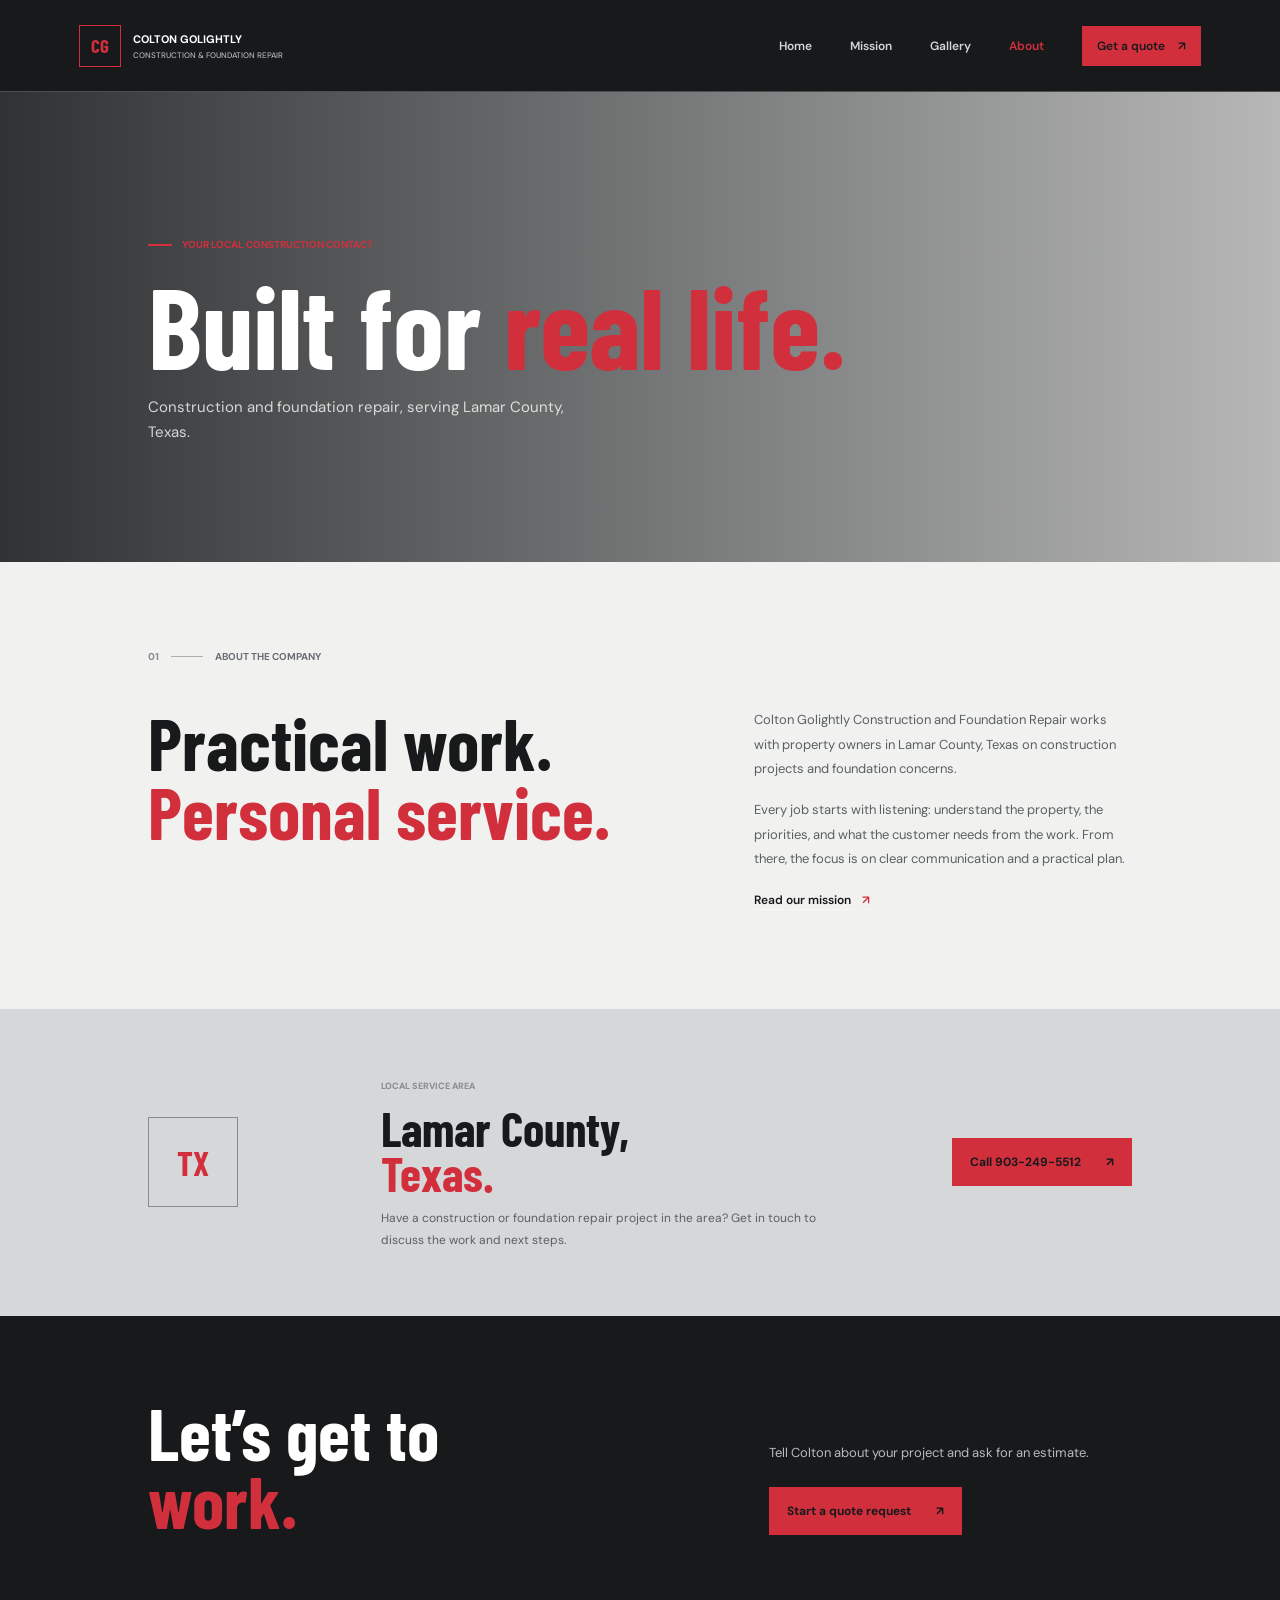
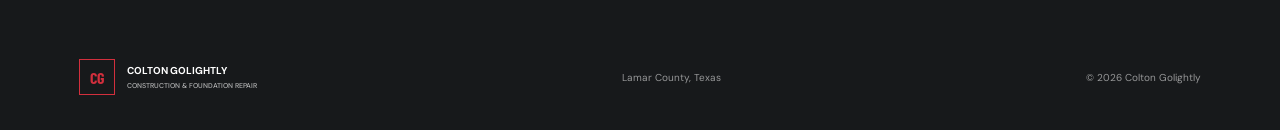
==== about.html @ cac554b3 "Build Colton Golightly construction website" ====
<!doctype html>
<html lang="en">
  <head>
    <meta charset="utf-8">
    <meta name="viewport" content="width=device-width, initial-scale=1">
    <meta name="theme-color" content="#17191b">
    <meta name="description" content="About Colton Golightly Construction and Foundation Repair, serving Lamar County, Texas.">
    <title>About | Colton Golightly Construction</title>
    <link rel="preconnect" href="https://fonts.googleapis.com"><link rel="preconnect" href="https://fonts.gstatic.com" crossorigin>
    <link href="https://fonts.googleapis.com/css2?family=Barlow+Condensed:wght@500;600;700;800&family=DM+Sans:wght@400;500;600;700&display=swap" rel="stylesheet">
    <link rel="stylesheet" href="styles.css"><script src="script.js" defer></script><script src="assistant.js" defer></script>
  </head>
  <body>
    <a class="skip-link" href="#main">Skip to content</a>
    <header class="site-header interior-header">
      <a class="brand" href="index.html" aria-label="Colton Golightly Construction home"><span class="brand-mark" aria-hidden="true">CG</span><span class="brand-name">COLTON GOLIGHTLY<span>CONSTRUCTION &amp; FOUNDATION REPAIR</span></span></a>
      <button class="menu-toggle" type="button" aria-expanded="false" aria-controls="site-nav" aria-label="Open menu"><span></span><span></span></button>
      <nav class="site-nav" id="site-nav" aria-label="Main navigation"><a href="index.html">Home</a><a href="mission.html">Mission</a><a href="gallery.html">Gallery</a><a href="about.html" aria-current="page">About</a><a class="nav-cta" href="mailto:Golightlybuilt@gmail.com?subject=Project%20estimate" data-agent-open>Get a quote <span aria-hidden="true">↗</span></a></nav>
    </header>
    <main id="main" class="interior-main">
      <section class="page-hero about-hero"><div class="page-hero-shade"></div><div class="page-hero-content"><p class="eyebrow"><span></span> YOUR LOCAL CONSTRUCTION CONTACT</p><h1>Built for <em>real life.</em></h1><p>Construction and foundation repair, serving Lamar County, Texas.</p></div></section>
      <section class="about-content" aria-labelledby="about-title"><div class="section-label"><span>01</span><span class="label-rule"></span><span>ABOUT THE COMPANY</span></div><div class="about-copy"><h2 id="about-title">Practical work.<br><em>Personal service.</em></h2><div><p>Colton Golightly Construction and Foundation Repair works with property owners in Lamar County, Texas on construction projects and foundation concerns.</p><p>Every job starts with listening: understand the property, the priorities, and what the customer needs from the work. From there, the focus is on clear communication and a practical plan.</p><a class="text-link text-link-dark" href="mission.html">Read our mission <span aria-hidden="true">↗</span></a></div></div></section>
      <section class="about-service-area"><div class="area-mark" aria-hidden="true">TX</div><div><span class="service-number">LOCAL SERVICE AREA</span><h2>Lamar County,<br><em>Texas.</em></h2><p>Have a construction or foundation repair project in the area? Get in touch to discuss the work and next steps.</p></div><a class="button button-lime" href="tel:+19032495512">Call 903-249-5512 <span aria-hidden="true">↗</span></a></section>
      <section class="interior-cta"><h2>Let’s get to<br><em>work.</em></h2><div><p>Tell Colton about your project and ask for an estimate.</p><a class="button button-lime" href="mailto:Golightlybuilt@gmail.com?subject=Project%20estimate" data-agent-open>Start a quote request <span aria-hidden="true">↗</span></a></div></section>
    </main>
    <footer class="site-footer"><a class="brand brand-footer" href="index.html" aria-label="Colton Golightly Construction home"><span class="brand-mark" aria-hidden="true">CG</span><span class="brand-name">COLTON GOLIGHTLY<span>CONSTRUCTION &amp; FOUNDATION REPAIR</span></span></a><span class="footer-location">Lamar County, Texas</span><span class="footer-copy">© <span id="current-year"></span> Colton Golightly</span></footer>
  </body>
</html>
---- styles.css ----
:root {
  color-scheme: light;
  --ink: #17191b;
  --ink-soft: #292c2f;
  --paper: #f1f1f0;
  --paper-deep: #d5d7d8;
  --lime: #d22f3d;
  --rust: #858b90;
  --muted: #686e72;
  --display: "Barlow Condensed", Impact, sans-serif;
  --body: "DM Sans", sans-serif;
}

* { box-sizing: border-box; }
html { scroll-behavior: smooth; }
body { margin: 0; background: var(--paper); color: var(--ink); font-family: var(--body); -webkit-font-smoothing: antialiased; }
a { color: inherit; }
button, a { -webkit-tap-highlight-color: transparent; }
::selection { color: white; background: var(--lime); }

.skip-link { position: absolute; z-index: 20; top: 8px; left: 8px; padding: 12px 16px; background: var(--lime); color: var(--ink); transform: translateY(-150%); }
.skip-link:focus { transform: translateY(0); }
.site-header { position: absolute; z-index: 10; inset: 0 0 auto; display: flex; align-items: center; justify-content: space-between; min-height: 92px; padding: 0 6.2vw; color: white; border-bottom: 1px solid rgb(255 255 255 / 22%); }
.brand { display: inline-flex; align-items: center; gap: 12px; color: inherit; text-decoration: none; }
.brand-mark { display: grid; width: 42px; height: 42px; place-items: center; border: 1px solid var(--lime); color: var(--lime); font-family: var(--display); font-size: 19px; font-weight: 700; }
.brand-name { display: grid; gap: 4px; font-size: 11px; font-weight: 700; letter-spacing: 0; }
.brand-name span { color: rgb(255 255 255 / 68%); font-size: 8px; font-weight: 500; }
.site-nav { display: flex; align-items: center; gap: 38px; font-size: 12px; font-weight: 600; }
.site-nav a { text-decoration: none; }
.site-nav a:not(.nav-cta) { color: rgb(255 255 255 / 82%); transition: color 160ms ease; }
.site-nav a:not(.nav-cta):hover { color: var(--lime); }
.nav-cta { padding: 12px 15px; color: var(--ink); background: var(--lime); }
.nav-cta span { padding-left: 10px; }
.menu-toggle { display: none; }

.hero { position: relative; display: flex; min-height: min(810px, 100svh); align-items: center; overflow: hidden; background: #242629; color: white; }
.hero-image, .hero-shade { position: absolute; inset: 0; }
.hero-image { background: url("https://images.unsplash.com/photo-1504307651254-35680f356dfd?auto=format&fit=crop&w=2200&q=85") center 48% / cover no-repeat; transform: scale(1.015); animation: hero-arrive 1.1s ease-out both; }
.hero-shade { background: linear-gradient(90deg, rgb(17 19 21 / 91%) 0%, rgb(17 19 21 / 76%) 42%, rgb(17 19 21 / 26%) 100%), linear-gradient(0deg, rgb(17 19 21 / 34%), transparent 46%); }
.hero-content { position: relative; z-index: 1; width: min(760px, 72vw); margin: 110px 0 80px 11.6vw; animation: content-arrive 700ms 100ms both; }
.eyebrow, .section-label, .service-number, .hero-caption, .hero-index { font-size: 10px; font-weight: 700; letter-spacing: 0; }
.eyebrow { display: flex; align-items: center; gap: 10px; margin: 0 0 22px; color: var(--lime); }
.eyebrow span { width: 24px; height: 2px; background: var(--lime); }
h1, h2, h3, p { margin-top: 0; }
.hero h1, .service-intro h2, .approach h2, .project-cta h2 { margin-bottom: 22px; font-family: var(--display); font-size: clamp(54px, 7.7vw, 110px); font-weight: 700; line-height: .91; }
.hero h1 em, h2 em { color: var(--lime); font-style: normal; }
.hero-copy { max-width: 430px; margin-bottom: 28px; color: rgb(255 255 255 / 76%); font-size: 15px; line-height: 1.7; }
.hero-actions { display: flex; align-items: center; gap: 26px; }
.button { display: inline-flex; min-height: 48px; align-items: center; justify-content: center; gap: 25px; padding: 0 18px; font-size: 12px; font-weight: 700; text-decoration: none; }
.button-lime { color: var(--ink); background: var(--lime); transition: background 160ms ease, transform 160ms ease; }
.button-lime:hover { background: #e14955; transform: translateY(-2px); }
.text-link { padding: 10px 0; color: white; font-size: 12px; font-weight: 600; text-decoration-color: rgb(255 255 255 / 45%); text-underline-offset: 5px; }
.text-link span { padding-left: 8px; color: var(--lime); }
.hero-index { position: absolute; right: 6.2vw; bottom: 42px; color: rgb(255 255 255 / 57%); }
.hero-index span { color: var(--lime); }
.hero-caption { position: absolute; bottom: 42px; left: 6.2vw; display: flex; align-items: center; gap: 10px; color: rgb(255 255 255 / 75%); }
.caption-rule { width: 30px; height: 1px; background: var(--rust); }

.service-intro { padding: 108px 11.6vw 124px; }
.section-label { display: flex; align-items: center; gap: 12px; color: var(--muted); }
.section-label > span:first-child { color: var(--rust); }
.label-rule { width: 32px; height: 1px; background: currentColor; opacity: .5; }
.service-intro-copy { display: grid; grid-template-columns: 1.05fr .75fr; align-items: end; gap: 7vw; margin: 48px 0 54px; }
.service-intro h2, .project-cta h2 { margin: 0; font-size: clamp(54px, 6vw, 82px); }
.service-intro h2 em, .project-cta h2 em { color: var(--rust); }
.service-intro-copy > p { max-width: 400px; margin: 0 0 4px; color: #555f58; font-size: 14px; line-height: 1.8; }
.service-grid { display: grid; grid-template-columns: 1fr 1fr; gap: 24px; }
.service-card { display: grid; grid-template-columns: .92fr 1fr; min-height: 280px; background: #e8e7df; }
.service-card-image { min-height: 100%; background-position: center; background-size: cover; }
.foundation-image { background-image: url("https://images.unsplash.com/photo-1590644365607-1c5aee4e9f09?auto=format&fit=crop&w=900&q=80"); }
.construction-image { background-image: url("https://images.unsplash.com/photo-1541888946425-d81bb19240f5?auto=format&fit=crop&w=900&q=80"); }
.service-card-body { display: flex; flex-direction: column; align-items: flex-start; padding: 26px 23px 22px; }
.service-number { color: var(--rust); font-size: 9px; }
.service-card h3 { margin: 20px 0 10px; font-family: var(--display); font-size: 30px; font-weight: 600; line-height: 1; }
.service-card p { margin-bottom: 20px; color: #5c655e; font-size: 12px; line-height: 1.7; }
.arrow-link { display: flex; width: 100%; align-items: center; justify-content: space-between; gap: 10px; margin-top: auto; padding-top: 13px; border-top: 1px solid #c9c9bf; font-size: 10px; font-weight: 700; text-decoration: none; }
.arrow-link span:last-child { color: var(--rust); font-size: 14px; }

.approach { display: grid; min-height: 660px; grid-template-columns: .82fr 1fr; background: var(--ink); color: white; }
.approach-photo { min-height: 100%; background: url("https://images.unsplash.com/photo-1590725140246-20acdee442be?auto=format&fit=crop&w=1400&q=85") center / cover no-repeat; }
.approach-content { padding: 82px 11.6vw 78px 7vw; }
.section-label-light { color: rgb(255 255 255 / 57%); }
.approach h2 { margin: 48px 0 20px; font-size: clamp(52px, 5.2vw, 74px); }
.approach-content > p { max-width: 440px; margin-bottom: 36px; color: rgb(255 255 255 / 67%); font-size: 13px; line-height: 1.8; }
.approach-points { border-top: 1px solid rgb(255 255 255 / 20%); }
.approach-points > div { display: grid; grid-template-columns: 36px 1fr; gap: 12px; padding: 17px 0; border-bottom: 1px solid rgb(255 255 255 / 20%); }
.point-number { padding-top: 2px; color: var(--lime); font-family: var(--display); font-size: 17px; }
.approach-points p { margin: 0; color: rgb(255 255 255 / 62%); font-size: 11px; line-height: 1.7; }
.approach-points strong { color: white; font-size: 12px; }

.project-cta { padding: 94px 11.6vw 102px; background: var(--lime); }
.project-cta .section-label { color: #373a3d; }
.project-cta .section-label > span:first-child { color: #7a2028; }
.project-cta-content { display: grid; grid-template-columns: 1fr .63fr; align-items: end; gap: 8vw; margin-top: 48px; }
.project-cta-side p { max-width: 420px; margin: 0 0 24px; color: #292c2f; font-size: 14px; line-height: 1.8; }
.project-cta-side .contact-note { max-width: none; margin: 0; padding-top: 14px; border-top: 1px solid rgb(24 37 31 / 22%); font-size: 11px; }

.site-footer { display: flex; min-height: 105px; align-items: center; justify-content: space-between; gap: 22px; padding: 20px 6.2vw; background: var(--ink); color: white; }
.brand-footer .brand-mark { width: 36px; height: 36px; font-size: 16px; }
.brand-footer .brand-name { font-size: 10px; }
.brand-footer .brand-name span { font-size: 7px; }
.footer-location, .footer-copy { color: rgb(255 255 255 / 55%); font-size: 10px; }

.interior-header { position: relative; background: var(--ink); }
.site-nav a[aria-current="page"] { color: var(--lime) !important; }
.mission-band { padding: 82px 11.6vw 92px; background: var(--ink); color: white; }
.mission-band-content { display: grid; grid-template-columns: 1fr .8fr; align-items: end; gap: 8vw; margin-top: 40px; }
.mission-band h2, .gallery-preview h2, .mission-statement h2, .about-copy h2, .gallery-page-heading h2, .about-service-area h2, .interior-cta h2 { margin: 0; font-family: var(--display); font-size: clamp(54px, 6vw, 82px); font-weight: 700; line-height: .94; }
.mission-band h2 em, .gallery-preview h2 em, .mission-statement h2 em, .about-copy h2 em, .gallery-page-heading h2 em, .about-service-area h2 em, .interior-cta h2 em { color: var(--lime); font-style: normal; }
.mission-band-content > p { max-width: 470px; margin: 0 0 20px; color: rgb(255 255 255 / 72%); font-size: 14px; line-height: 1.8; }
.mission-band-content .text-link { grid-column: 2; justify-self: start; }
.gallery-preview { padding: 92px 11.6vw 88px; }
.gallery-preview-heading { display: flex; align-items: end; justify-content: space-between; gap: 20px; margin: 42px 0 28px; }
.gallery-preview h2, .mission-statement h2, .about-copy h2, .gallery-page-heading h2, .about-service-area h2, .interior-cta h2 { font-size: clamp(54px, 5.7vw, 76px); }
.gallery-preview h2 em, .mission-statement h2 em, .about-copy h2 em, .gallery-page-heading h2 em, .about-service-area h2 em, .interior-cta h2 em { color: var(--lime); }
.gallery-preview-heading .arrow-link { width: auto; min-width: 150px; margin: 0 0 5px; }
.preview-grid { display: grid; height: 330px; grid-template-columns: 1.2fr 1fr 1fr; gap: 14px; }
.preview-image { position: relative; display: flex; align-items: end; overflow: hidden; min-width: 0; background-position: center; background-size: cover; color: white; text-decoration: none; }
.preview-image::before { position: absolute; inset: 30% 0 0; background: linear-gradient(transparent, rgb(0 0 0 / 70%)); content: ""; }
.preview-image span { position: relative; padding: 18px; font-size: 12px; font-weight: 700; }
.preview-one { background-image: url("https://images.unsplash.com/photo-1541888946425-d81bb19240f5?auto=format&fit=crop&w=900&q=80"); }
.preview-two { background-image: url("https://images.unsplash.com/photo-1590644365607-1c5aee4e9f09?auto=format&fit=crop&w=900&q=80"); }
.preview-three { background-image: url("https://images.unsplash.com/photo-1590725140246-20acdee442be?auto=format&fit=crop&w=900&q=80"); }
.image-disclaimer { margin: 13px 0 0; color: var(--muted); font-size: 10px; }
.contact-section { padding: 92px 11.6vw 100px; background: var(--paper-deep); }
.contact-layout { display: grid; grid-template-columns: 1fr .72fr; align-items: end; gap: 8vw; margin-top: 44px; }
.contact-layout h2 { margin: 0 0 20px; font-family: var(--display); font-size: clamp(58px, 6.4vw, 88px); line-height: .92; }
.contact-layout h2 em { color: var(--lime); font-style: normal; }
.contact-layout > div > p { max-width: 440px; margin: 0; color: #555b5e; font-size: 14px; line-height: 1.8; }
.contact-details { display: grid; gap: 15px; font-style: normal; }
.contact-details > a:not(.button), .contact-details > p { display: grid; gap: 5px; margin: 0; font-size: 14px; font-weight: 600; text-decoration: none; overflow-wrap: anywhere; }
.contact-details > a:not(.button):hover { color: #9c1f2b; }
.contact-details > a > span, .contact-details > p > span { color: #656b6f; font-size: 9px; font-weight: 700; }
.contact-details .button { justify-self: start; margin-top: 4px; }

.interior-main { min-height: 50vh; }
.page-hero { position: relative; display: flex; min-height: 470px; align-items: center; overflow: hidden; background-position: center; background-size: cover; color: white; }
.mission-hero { background-image: url("https://images.unsplash.com/photo-1504307651254-35680f356dfd?auto=format&fit=crop&w=1800&q=85"); }
.gallery-hero { background-image: url("https://images.unsplash.com/photo-1541888946425-d81bb19240f5?auto=format&fit=crop&w=1800&q=85"); }
.about-hero { background-image: url("https://images.unsplash.com/photo-1590725140246-20acdee442be?auto=format&fit=crop&w=1800&q=85"); }
.page-hero-shade { position: absolute; inset: 0; background: linear-gradient(90deg, rgb(16 18 20 / 86%), rgb(16 18 20 / 26%)); }
.page-hero-content { position: relative; width: min(850px, 80vw); margin: 50px 0 20px 11.6vw; }
.page-hero h1 { margin: 0 0 18px; font-family: var(--display); font-size: clamp(64px, 9vw, 118px); font-weight: 700; line-height: .9; }
.page-hero h1 em { color: var(--lime); font-style: normal; }
.page-hero-content > p:last-child { max-width: 460px; margin: 0; color: rgb(255 255 255 / 78%); font-size: 15px; line-height: 1.7; }
.mission-statement, .gallery-page-content, .about-content { padding: 88px 11.6vw 100px; }
.mission-statement h2 { max-width: 1050px; margin: 46px 0 64px; font-size: clamp(38px, 5vw, 68px); line-height: 1.05; }
.mission-statement h2 em { color: var(--lime); }
.mission-values { display: grid; grid-template-columns: repeat(3, 1fr); gap: 25px; border-top: 1px solid #c3c6c7; }
.mission-values article { padding-top: 20px; }
.mission-values article > span { color: var(--lime); font-size: 10px; font-weight: 700; }
.mission-values h3 { margin: 20px 0 10px; font-family: var(--display); font-size: 30px; }
.mission-values p { max-width: 300px; margin: 0; color: #596064; font-size: 12px; line-height: 1.8; }
.interior-cta { display: grid; grid-template-columns: 1fr .7fr; align-items: end; gap: 8vw; padding: 82px 11.6vw 90px; background: var(--ink); color: white; }
.interior-cta > div > p { max-width: 430px; margin: 0 0 22px; color: rgb(255 255 255 / 70%); font-size: 13px; line-height: 1.8; }
.interior-cta h2 em { color: var(--lime); }
.gallery-page-heading { display: grid; grid-template-columns: 1fr .55fr; align-items: end; gap: 7vw; margin-bottom: 42px; }
.gallery-page-heading h2 { margin-top: 35px; }
.gallery-page-heading h2 em { color: var(--lime); }
.gallery-page-heading > p { margin: 0 0 3px; color: #596064; font-size: 12px; line-height: 1.8; }
.gallery-grid { display: grid; grid-template-columns: 1.15fr .85fr; gap: 28px 20px; }
.gallery-item { min-width: 0; margin: 0; }
.gallery-photo { min-height: 270px; background-position: center; background-size: cover; }
.gallery-item-large .gallery-photo { min-height: 390px; }
.gallery-item-wide { grid-column: 1 / -1; }
.gallery-item-wide .gallery-photo { min-height: 370px; }
.gallery-photo-one { background-image: url("https://images.unsplash.com/photo-1541888946425-d81bb19240f5?auto=format&fit=crop&w=1400&q=85"); }
.gallery-photo-two { background-image: url("https://images.unsplash.com/photo-1504307651254-35680f356dfd?auto=format&fit=crop&w=1000&q=85"); }
.gallery-photo-three { background-image: url("https://images.unsplash.com/photo-1590644365607-1c5aee4e9f09?auto=format&fit=crop&w=1000&q=85"); }
.gallery-photo-four { background-image: url("https://images.unsplash.com/photo-1590725140246-20acdee442be?auto=format&fit=crop&w=1400&q=85"); }
.gallery-item figcaption { display: flex; gap: 14px; padding-top: 12px; color: #4e5559; font-size: 11px; font-weight: 600; }
.gallery-item figcaption span { color: var(--lime); }
.about-copy { display: grid; grid-template-columns: 1fr .75fr; align-items: start; gap: 8vw; margin-top: 45px; }
.about-copy h2 em { color: var(--lime); }
.about-copy > div > p { margin: 0 0 16px; color: #596064; font-size: 13px; line-height: 1.9; }
.text-link-dark { color: var(--ink); }
.text-link-dark span { color: var(--lime); }
.about-service-area { display: grid; grid-template-columns: .35fr 1fr auto; align-items: center; gap: 4vw; padding: 64px 11.6vw; background: var(--paper-deep); }
.area-mark { display: grid; width: 90px; aspect-ratio: 1; place-items: center; border: 1px solid var(--rust); color: var(--lime); font-family: var(--display); font-size: 34px; font-weight: 700; }
.about-service-area h2 { margin: 12px 0; font-size: 48px; }
.about-service-area h2 em { color: var(--lime); }
.about-service-area p { max-width: 440px; margin: 0; color: #596064; font-size: 12px; line-height: 1.8; }
.assistant-launch { position: fixed; z-index: 20; right: 24px; bottom: 24px; display: flex; min-height: 52px; align-items: center; gap: 18px; padding: 0 18px; border: 0; background: var(--lime); color: white; font: 700 12px var(--body); cursor: pointer; box-shadow: 0 8px 26px rgb(0 0 0 / 24%); }
.assistant-launch span { font-size: 18px; }
.project-agent { width: min(490px, calc(100vw - 28px)); max-width: none; max-height: min(780px, calc(100dvh - 28px)); padding: 0; border: 0; background: var(--paper); color: var(--ink); box-shadow: 0 18px 60px rgb(0 0 0 / 34%); }
.project-agent::backdrop { background: rgb(10 12 14 / 70%); }
.agent-header { display: flex; align-items: flex-start; justify-content: space-between; gap: 18px; padding: 22px 24px 18px; background: var(--ink); color: white; }
.agent-header p { margin: 0 0 6px; color: var(--lime); font-size: 9px; font-weight: 700; }
.agent-header h2 { margin: 0; font-family: var(--display); font-size: 30px; line-height: 1; }
.agent-close { display: grid; width: 36px; height: 36px; place-items: center; border: 1px solid #6c7073; background: transparent; color: white; font-size: 22px; cursor: pointer; }
.agent-body { max-height: calc(100dvh - 120px); overflow: auto; padding: 20px 24px 24px; }
.agent-note { margin: 0 0 18px; color: #5a6064; font-size: 12px; line-height: 1.7; }
.agent-form { display: grid; gap: 13px; }
.agent-form label { display: grid; gap: 6px; color: #383d40; font-size: 10px; font-weight: 700; }
.agent-form input, .agent-form select, .agent-form textarea { width: 100%; min-height: 42px; padding: 10px 11px; border: 1px solid #c7c9c9; border-radius: 0; background: white; color: var(--ink); font: 12px var(--body); }
.agent-form textarea { min-height: 82px; resize: vertical; }
.agent-form input:focus, .agent-form select:focus, .agent-form textarea:focus { outline: 2px solid var(--lime); outline-offset: 1px; }
.agent-submit { min-height: 46px; border: 0; background: var(--lime); color: white; font: 700 12px var(--body); cursor: pointer; }
.agent-result { padding: 18px 0 0; }
.agent-result h3 { margin: 0 0 8px; font-family: var(--display); font-size: 26px; }
.agent-result p { color: #555b5e; font-size: 12px; line-height: 1.7; }
.agent-result a { color: #a51f2b; font-size: 12px; font-weight: 700; }
.agent-result[hidden] { display: none; }

@media (max-width: 900px) {
  .mission-band, .gallery-preview, .contact-section, .mission-statement, .gallery-page-content, .about-content { padding-right: 8vw; padding-left: 8vw; }
  .interior-cta { padding-right: 8vw; padding-left: 8vw; }
  .about-service-area { padding-right: 8vw; padding-left: 8vw; }
}
@media (max-width: 620px) {
  .mission-band, .gallery-preview, .contact-section, .mission-statement, .gallery-page-content, .about-content { padding: 68px 7vw 74px; }
  .mission-band-content, .contact-layout, .gallery-page-heading, .about-copy, .interior-cta { grid-template-columns: 1fr; gap: 25px; }
  .mission-band-content { margin-top: 34px; }
  .mission-band-content .text-link { grid-column: auto; }
  .mission-band h2, .gallery-preview h2 { font-size: 58px; }
  .gallery-preview-heading { align-items: flex-start; flex-direction: column; margin: 34px 0 22px; }
  .preview-grid { height: auto; grid-template-columns: 1fr 1fr; grid-auto-rows: 210px; gap: 10px; }
  .preview-image:first-child { grid-column: 1 / -1; }
  .contact-layout { margin-top: 35px; }
  .contact-layout h2 { font-size: 64px; }
  .page-hero { min-height: 400px; }
  .page-hero-content { width: auto; margin: 50px 7vw 15px; }
  .page-hero h1 { font-size: clamp(60px, 16vw, 88px); }
  .page-hero-content > p:last-child { font-size: 13px; }
  .mission-statement h2 { margin: 35px 0 45px; font-size: 40px; }
  .mission-values { grid-template-columns: 1fr; gap: 0; }
  .mission-values article { padding: 19px 0; border-bottom: 1px solid #c3c6c7; }
  .mission-values h3 { margin: 12px 0 7px; }
  .interior-cta { padding: 66px 7vw 72px; }
  .interior-cta h2 { font-size: 58px; }
  .gallery-page-heading { margin-bottom: 30px; }
  .gallery-page-heading h2 { margin-top: 30px; font-size: 58px; }
  .gallery-grid { grid-template-columns: 1fr; gap: 22px; }
  .gallery-item-large .gallery-photo, .gallery-photo, .gallery-item-wide .gallery-photo { min-height: 260px; }
  .gallery-item-wide { grid-column: auto; }
  .about-copy { margin-top: 35px; }
  .about-copy h2 { font-size: 58px; }
  .about-service-area { grid-template-columns: 60px 1fr; gap: 20px; padding: 42px 7vw; }
  .area-mark { width: 58px; font-size: 25px; }
  .about-service-area h2 { font-size: 40px; }
  .about-service-area .button { grid-column: 1 / -1; justify-self: start; }
  .assistant-launch { right: 14px; bottom: 14px; min-height: 48px; }
  .agent-header { padding: 18px 18px 15px; }
  .agent-body { padding: 17px 18px 20px; }
}

@keyframes hero-arrive { from { transform: scale(1.06); } to { transform: scale(1.015); } }
@keyframes content-arrive { from { opacity: 0; transform: translateY(14px); } to { opacity: 1; transform: translateY(0); } }
@media (prefers-reduced-motion: reduce) { *, *::before, *::after { scroll-behavior: auto !important; animation-duration: .01ms !important; animation-iteration-count: 1 !important; transition-duration: .01ms !important; } }

@media (max-width: 900px) {
  .site-header { min-height: 78px; padding: 0 5vw; }
  .hero-content { width: min(700px, 80vw); margin-left: 8vw; }
  .hero-shade { background: linear-gradient(90deg, rgb(17 28 23 / 90%) 0%, rgb(17 28 23 / 68%) 66%, rgb(17 28 23 / 36%) 100%); }
  .service-intro { padding: 84px 8vw 92px; }
  .service-card { grid-template-columns: 1fr; }
  .service-card-image { min-height: 210px; }
  .service-card-body { min-height: 260px; }
  .approach { grid-template-columns: .75fr 1fr; }
  .approach-content { padding: 68px 7vw 65px; }
  .project-cta { padding-right: 8vw; padding-left: 8vw; }
}

@media (max-width: 620px) {
  .site-header { min-height: 72px; }
  .brand-mark { width: 37px; height: 37px; }
  .brand-name { font-size: 10px; }
  .brand-name span { font-size: 7px; }
  .menu-toggle { display: flex; width: 42px; height: 42px; flex-direction: column; align-items: center; justify-content: center; gap: 6px; border: 1px solid rgb(255 255 255 / 45%); background: transparent; color: white; }
  .menu-toggle span { width: 17px; height: 1px; background: currentColor; transition: transform 160ms ease; }
  .menu-toggle[aria-expanded="true"] span:first-child { transform: translateY(3.5px) rotate(45deg); }
  .menu-toggle[aria-expanded="true"] span:last-child { transform: translateY(-3.5px) rotate(-45deg); }
  .site-nav { position: absolute; top: 71px; right: 0; left: 0; display: none; align-items: stretch; gap: 0; padding: 10px 5vw 20px; background: var(--ink); }
  .site-nav.is-open { display: flex; flex-direction: column; }
  .site-nav a { padding: 15px 0; }
  .site-nav .nav-cta { margin-top: 8px; padding: 14px; }
  .hero { min-height: 730px; min-height: max(690px, 100svh); align-items: center; }
  .hero-image { background-position: 58% center; }
  .hero-shade { background: linear-gradient(90deg, rgb(17 28 23 / 88%), rgb(17 28 23 / 52%)), linear-gradient(0deg, rgb(17 28 23 / 30%), transparent); }
  .hero-content { width: auto; margin: 94px 7vw 90px; }
  .eyebrow { margin-bottom: 20px; font-size: 9px; }
  .hero h1 { font-size: clamp(52px, 14vw, 78px); }
  .hero-copy { max-width: 360px; font-size: 13px; }
  .hero-actions { align-items: flex-start; flex-direction: column; gap: 8px; }
  .hero-index { right: 7vw; bottom: 26px; }
  .hero-caption { bottom: 26px; left: 7vw; font-size: 9px; }
  .service-intro { padding: 70px 7vw 76px; }
  .service-intro-copy { grid-template-columns: 1fr; gap: 20px; margin: 36px 0 32px; }
  .service-intro h2, .project-cta h2 { font-size: 58px; }
  .service-intro-copy > p { font-size: 13px; }
  .service-grid { grid-template-columns: 1fr; gap: 16px; }
  .service-card { grid-template-columns: .85fr 1fr; min-height: 0; }
  .service-card-image { min-height: 280px; }
  .service-card-body { min-height: 280px; padding: 20px 16px; }
  .service-card h3 { margin-top: 18px; font-size: 27px; }
  .service-card p { font-size: 11px; }
  .approach { grid-template-columns: 1fr; }
  .approach-photo { min-height: 280px; background-position: center 45%; }
  .approach-content { padding: 58px 7vw 64px; }
  .approach h2 { margin: 36px 0 18px; font-size: 58px; }
  .project-cta { padding: 70px 7vw 72px; }
  .project-cta-content { grid-template-columns: 1fr; gap: 24px; margin-top: 36px; }
  .project-cta-side p { font-size: 13px; }
  .site-footer { align-items: flex-start; flex-wrap: wrap; padding: 24px 7vw; }
  .footer-location { display: none; }
  .footer-copy { align-self: center; margin-left: auto; }
}

@media (max-width: 380px) {
  .service-card { grid-template-columns: 1fr; }
  .service-card-image { min-height: 190px; }
  .service-card-body { min-height: 260px; }
  .hero h1 { font-size: 50px; }
  .brand-name { font-size: 9px; }
  .brand-name span { font-size: 6px; }
}
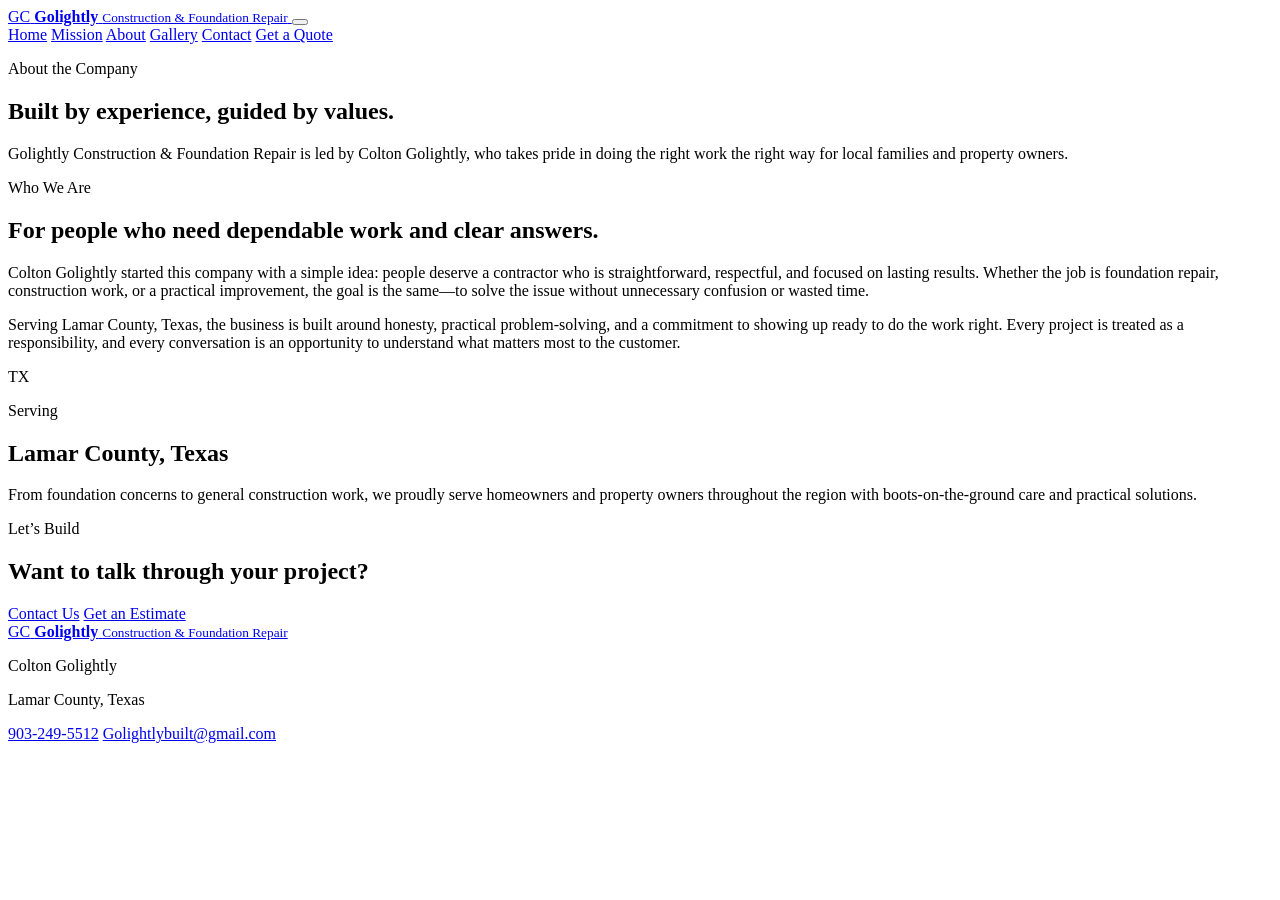
==== commit 21cdd69f: "No user message provided. Please provide the latest raw unedited user message." ====
--- a/about.html
+++ b/about.html
@@ -1,28 +1,118 @@
-<!doctype html>
+<!DOCTYPE html>
 <html lang="en">
   <head>
-    <meta charset="utf-8">
-    <meta name="viewport" content="width=device-width, initial-scale=1">
-    <meta name="theme-color" content="#17191b">
-    <meta name="description" content="About Colton Golightly Construction and Foundation Repair, serving Lamar County, Texas.">
-    <title>About | Colton Golightly Construction</title>
-    <link rel="preconnect" href="https://fonts.googleapis.com"><link rel="preconnect" href="https://fonts.gstatic.com" crossorigin>
-    <link href="https://fonts.googleapis.com/css2?family=Barlow+Condensed:wght@500;600;700;800&family=DM+Sans:wght@400;500;600;700&display=swap" rel="stylesheet">
-    <link rel="stylesheet" href="styles.css"><script src="script.js" defer></script><script src="assistant.js" defer></script>
+    <meta charset="UTF-8" />
+    <meta name="viewport" content="width=device-width, initial-scale=1.0" />
+    <meta name="description" content="Learn about Colton Golightly and the construction and foundation repair company serving Lamar County, Texas." />
+    <meta name="theme-color" content="#0f1114" />
+    <title>About | Golightly Construction & Foundation Repair</title>
+    <link rel="preconnect" href="https://fonts.googleapis.com" />
+    <link rel="preconnect" href="https://fonts.gstatic.com" crossorigin />
+    <link href="https://fonts.googleapis.com/css2?family=Barlow+Condensed:wght@500;600;700;800&family=Inter:wght@400;500;600;700;800&display=swap" rel="stylesheet" />
+    <link rel="stylesheet" href="styles.css" />
+    <script src="script.js" defer></script>
   </head>
-  <body>
-    <a class="skip-link" href="#main">Skip to content</a>
-    <header class="site-header interior-header">
-      <a class="brand" href="index.html" aria-label="Colton Golightly Construction home"><span class="brand-mark" aria-hidden="true">CG</span><span class="brand-name">COLTON GOLIGHTLY<span>CONSTRUCTION &amp; FOUNDATION REPAIR</span></span></a>
-      <button class="menu-toggle" type="button" aria-expanded="false" aria-controls="site-nav" aria-label="Open menu"><span></span><span></span></button>
-      <nav class="site-nav" id="site-nav" aria-label="Main navigation"><a href="index.html">Home</a><a href="mission.html">Mission</a><a href="gallery.html">Gallery</a><a href="about.html" aria-current="page">About</a><a class="nav-cta" href="mailto:Golightlybuilt@gmail.com?subject=Project%20estimate" data-agent-open>Get a quote <span aria-hidden="true">↗</span></a></nav>
+  <body data-page="about">
+    <header class="site-header">
+      <div class="container nav-wrap">
+        <a href="index.html" class="brand" aria-label="Golightly Construction home">
+          <span class="brand-mark">GC</span>
+          <span class="brand-copy">
+            <strong>Golightly</strong>
+            <small>Construction & Foundation Repair</small>
+          </span>
+        </a>
+
+        <button class="nav-toggle" type="button" aria-label="Open navigation" aria-expanded="false">
+          <span></span><span></span><span></span>
+        </button>
+
+        <nav class="main-nav" aria-label="Main navigation">
+          <a href="index.html">Home</a>
+          <a href="mission.html">Mission</a>
+          <a href="about.html" class="active">About</a>
+          <a href="gallery.html">Gallery</a>
+          <a href="contact.html">Contact</a>
+          <a href="quote.html" class="nav-cta">Get a Quote</a>
+        </nav>
+      </div>
     </header>
-    <main id="main" class="interior-main">
-      <section class="page-hero about-hero"><div class="page-hero-shade"></div><div class="page-hero-content"><p class="eyebrow"><span></span> YOUR LOCAL CONSTRUCTION CONTACT</p><h1>Built for <em>real life.</em></h1><p>Construction and foundation repair, serving Lamar County, Texas.</p></div></section>
-      <section class="about-content" aria-labelledby="about-title"><div class="section-label"><span>01</span><span class="label-rule"></span><span>ABOUT THE COMPANY</span></div><div class="about-copy"><h2 id="about-title">Practical work.<br><em>Personal service.</em></h2><div><p>Colton Golightly Construction and Foundation Repair works with property owners in Lamar County, Texas on construction projects and foundation concerns.</p><p>Every job starts with listening: understand the property, the priorities, and what the customer needs from the work. From there, the focus is on clear communication and a practical plan.</p><a class="text-link text-link-dark" href="mission.html">Read our mission <span aria-hidden="true">↗</span></a></div></div></section>
-      <section class="about-service-area"><div class="area-mark" aria-hidden="true">TX</div><div><span class="service-number">LOCAL SERVICE AREA</span><h2>Lamar County,<br><em>Texas.</em></h2><p>Have a construction or foundation repair project in the area? Get in touch to discuss the work and next steps.</p></div><a class="button button-lime" href="tel:+19032495512">Call 903-249-5512 <span aria-hidden="true">↗</span></a></section>
-      <section class="interior-cta"><h2>Let’s get to<br><em>work.</em></h2><div><p>Tell Colton about your project and ask for an estimate.</p><a class="button button-lime" href="mailto:Golightlybuilt@gmail.com?subject=Project%20estimate" data-agent-open>Start a quote request <span aria-hidden="true">↗</span></a></div></section>
+
+    <main>
+      <section class="page-hero about-hero">
+        <div class="page-hero-overlay"></div>
+        <div class="container hero-inner page-inner">
+          <div class="hero-copy">
+            <p class="eyebrow">About the Company</p>
+            <h1>Built by <span>experience</span>, guided by values.</h1>
+            <p class="lead">Golightly Construction & Foundation Repair is led by Colton Golightly, who takes pride in doing the right work the right way for local families and property owners.</p>
+          </div>
+        </div>
+      </section>
+
+      <section class="section inner-page">
+        <div class="container about-layout">
+          <div class="section-head left-head">
+            <p class="eyebrow eyebrow-dark">Who We Are</p>
+            <h2>For people who need dependable work and clear answers.</h2>
+          </div>
+
+          <div class="about-copy">
+            <p>
+              Colton Golightly started this company with a simple idea: people deserve a contractor who is straightforward, respectful, and focused on lasting results. Whether the job is foundation repair, construction work, or a practical improvement, the goal is the same—to solve the issue without unnecessary confusion or wasted time.
+            </p>
+            <p>
+              Serving Lamar County, Texas, the business is built around honesty, practical problem-solving, and a commitment to showing up ready to do the work right. Every project is treated as a responsibility, and every conversation is an opportunity to understand what matters most to the customer.
+            </p>
+          </div>
+        </div>
+      </section>
+
+      <section class="service-area-band">
+        <div class="container service-area-grid">
+          <div class="area-mark">TX</div>
+          <div>
+            <p class="eyebrow">Serving</p>
+            <h2>Lamar County, <span>Texas</span></h2>
+          </div>
+          <p>
+            From foundation concerns to general construction work, we proudly serve homeowners and property owners throughout the region with boots-on-the-ground care and practical solutions.
+          </p>
+        </div>
+      </section>
+
+      <section class="cta-strip dark-cta">
+        <div class="container cta-inner">
+          <div>
+            <p class="eyebrow">Let’s Build</p>
+            <h2>Want to talk through your project?</h2>
+          </div>
+          <div class="cta-actions">
+            <a class="button button-primary" href="contact.html">Contact Us</a>
+            <a class="button button-secondary" href="quote.html">Get an Estimate</a>
+          </div>
+        </div>
+      </section>
     </main>
-    <footer class="site-footer"><a class="brand brand-footer" href="index.html" aria-label="Colton Golightly Construction home"><span class="brand-mark" aria-hidden="true">CG</span><span class="brand-name">COLTON GOLIGHTLY<span>CONSTRUCTION &amp; FOUNDATION REPAIR</span></span></a><span class="footer-location">Lamar County, Texas</span><span class="footer-copy">© <span id="current-year"></span> Colton Golightly</span></footer>
+
+    <footer class="site-footer">
+      <div class="container footer-inner">
+        <a href="index.html" class="brand footer-brand" aria-label="Golightly Construction home">
+          <span class="brand-mark">GC</span>
+          <span class="brand-copy">
+            <strong>Golightly</strong>
+            <small>Construction & Foundation Repair</small>
+          </span>
+        </a>
+        <div class="footer-meta">
+          <p>Colton Golightly</p>
+          <p>Lamar County, Texas</p>
+        </div>
+        <div class="footer-contact">
+          <a href="tel:+19032495512">903-249-5512</a>
+          <a href="mailto:Golightlybuilt@gmail.com">Golightlybuilt@gmail.com</a>
+        </div>
+      </div>
+    </footer>
   </body>
-</html>+</html>
--- a/styles.css
+++ b/styles.css
@@ -1,316 +1,95 @@
-:root {
-  color-scheme: light;
-  --ink: #17191b;
-  --ink-soft: #292c2f;
-  --paper: #f1f1f0;
-  --paper-deep: #d5d7d8;
-  --lime: #d22f3d;
-  --rust: #858b90;
-  --muted: #686e72;
-  --display: "Barlow Condensed", Impact, sans-serif;
-  --body: "DM Sans", sans-serif;
-}
+<!DOCTYPE html>
+<html lang="en">
+  <head>
+    <meta charset="UTF-8" />
+    <meta name="viewport" content="width=device-width, initial-scale=1.0" />
+    <meta name="description" content="Use the AI quote assistant for Golightly Construction & Foundation Repair to estimate project costs for foundation repair and construction work in Lamar County, Texas." />
+    <meta name="theme-color" content="#0f1114" />
+    <title>AI Quote Assistant | Golightly Construction & Foundation Repair</title>
+    <link rel="preconnect" href="https://fonts.googleapis.com" />
+    <link rel="preconnect" href="https://fonts.gstatic.com" crossorigin />
+    <link href="https://fonts.googleapis.com/css2?family=Barlow+Condensed:wght@500;600;700;800&family=Inter:wght@400;500;600;700;800&display=swap" rel="stylesheet" />
+    <link rel="stylesheet" href="styles.css" />
+    <script src="script.js" defer></script>
+  </head>
+  <body data-page="quote">
+    <header class="site-header">
+      <div class="container nav-wrap">
+        <a href="index.html" class="brand" aria-label="Golightly Construction home">
+          <span class="brand-mark">GC</span>
+          <span class="brand-copy">
+            <strong>Golightly</strong>
+            <small>Construction & Foundation Repair</small>
+          </span>
+        </a>
 
-* { box-sizing: border-box; }
-html { scroll-behavior: smooth; }
-body { margin: 0; background: var(--paper); color: var(--ink); font-family: var(--body); -webkit-font-smoothing: antialiased; }
-a { color: inherit; }
-button, a { -webkit-tap-highlight-color: transparent; }
-::selection { color: white; background: var(--lime); }
+        <button class="nav-toggle" type="button" aria-label="Open navigation" aria-expanded="false">
+          <span></span><span></span><span></span>
+        </button>
 
-.skip-link { position: absolute; z-index: 20; top: 8px; left: 8px; padding: 12px 16px; background: var(--lime); color: var(--ink); transform: translateY(-150%); }
-.skip-link:focus { transform: translateY(0); }
-.site-header { position: absolute; z-index: 10; inset: 0 0 auto; display: flex; align-items: center; justify-content: space-between; min-height: 92px; padding: 0 6.2vw; color: white; border-bottom: 1px solid rgb(255 255 255 / 22%); }
-.brand { display: inline-flex; align-items: center; gap: 12px; color: inherit; text-decoration: none; }
-.brand-mark { display: grid; width: 42px; height: 42px; place-items: center; border: 1px solid var(--lime); color: var(--lime); font-family: var(--display); font-size: 19px; font-weight: 700; }
-.brand-name { display: grid; gap: 4px; font-size: 11px; font-weight: 700; letter-spacing: 0; }
-.brand-name span { color: rgb(255 255 255 / 68%); font-size: 8px; font-weight: 500; }
-.site-nav { display: flex; align-items: center; gap: 38px; font-size: 12px; font-weight: 600; }
-.site-nav a { text-decoration: none; }
-.site-nav a:not(.nav-cta) { color: rgb(255 255 255 / 82%); transition: color 160ms ease; }
-.site-nav a:not(.nav-cta):hover { color: var(--lime); }
-.nav-cta { padding: 12px 15px; color: var(--ink); background: var(--lime); }
-.nav-cta span { padding-left: 10px; }
-.menu-toggle { display: none; }
+        <nav class="main-nav" aria-label="Main navigation">
+          <a href="index.html">Home</a>
+          <a href="mission.html">Mission</a>
+          <a href="about.html">About</a>
+          <a href="gallery.html">Gallery</a>
+          <a href="contact.html">Contact</a>
+          <a href="quote.html" class="nav-cta active">Get a Quote</a>
+        </nav>
+      </div>
+    </header>
 
-.hero { position: relative; display: flex; min-height: min(810px, 100svh); align-items: center; overflow: hidden; background: #242629; color: white; }
-.hero-image, .hero-shade { position: absolute; inset: 0; }
-.hero-image { background: url("https://images.unsplash.com/photo-1504307651254-35680f356dfd?auto=format&fit=crop&w=2200&q=85") center 48% / cover no-repeat; transform: scale(1.015); animation: hero-arrive 1.1s ease-out both; }
-.hero-shade { background: linear-gradient(90deg, rgb(17 19 21 / 91%) 0%, rgb(17 19 21 / 76%) 42%, rgb(17 19 21 / 26%) 100%), linear-gradient(0deg, rgb(17 19 21 / 34%), transparent 46%); }
-.hero-content { position: relative; z-index: 1; width: min(760px, 72vw); margin: 110px 0 80px 11.6vw; animation: content-arrive 700ms 100ms both; }
-.eyebrow, .section-label, .service-number, .hero-caption, .hero-index { font-size: 10px; font-weight: 700; letter-spacing: 0; }
-.eyebrow { display: flex; align-items: center; gap: 10px; margin: 0 0 22px; color: var(--lime); }
-.eyebrow span { width: 24px; height: 2px; background: var(--lime); }
-h1, h2, h3, p { margin-top: 0; }
-.hero h1, .service-intro h2, .approach h2, .project-cta h2 { margin-bottom: 22px; font-family: var(--display); font-size: clamp(54px, 7.7vw, 110px); font-weight: 700; line-height: .91; }
-.hero h1 em, h2 em { color: var(--lime); font-style: normal; }
-.hero-copy { max-width: 430px; margin-bottom: 28px; color: rgb(255 255 255 / 76%); font-size: 15px; line-height: 1.7; }
-.hero-actions { display: flex; align-items: center; gap: 26px; }
-.button { display: inline-flex; min-height: 48px; align-items: center; justify-content: center; gap: 25px; padding: 0 18px; font-size: 12px; font-weight: 700; text-decoration: none; }
-.button-lime { color: var(--ink); background: var(--lime); transition: background 160ms ease, transform 160ms ease; }
-.button-lime:hover { background: #e14955; transform: translateY(-2px); }
-.text-link { padding: 10px 0; color: white; font-size: 12px; font-weight: 600; text-decoration-color: rgb(255 255 255 / 45%); text-underline-offset: 5px; }
-.text-link span { padding-left: 8px; color: var(--lime); }
-.hero-index { position: absolute; right: 6.2vw; bottom: 42px; color: rgb(255 255 255 / 57%); }
-.hero-index span { color: var(--lime); }
-.hero-caption { position: absolute; bottom: 42px; left: 6.2vw; display: flex; align-items: center; gap: 10px; color: rgb(255 255 255 / 75%); }
-.caption-rule { width: 30px; height: 1px; background: var(--rust); }
+    <main>
+      <section class="quote-hero">
+        <div class="container quote-wrap">
+          <div class="quote-intro">
+            <p class="eyebrow">AI Estimate Assistant</p>
+            <h1>Quick quote. Real conversation.</h1>
+            <p>Tell us a little about your project and we’ll estimate a likely starting range for foundation repair or construction work in Lamar County.</p>
+          </div>
 
-.service-intro { padding: 108px 11.6vw 124px; }
-.section-label { display: flex; align-items: center; gap: 12px; color: var(--muted); }
-.section-label > span:first-child { color: var(--rust); }
-.label-rule { width: 32px; height: 1px; background: currentColor; opacity: .5; }
-.service-intro-copy { display: grid; grid-template-columns: 1.05fr .75fr; align-items: end; gap: 7vw; margin: 48px 0 54px; }
-.service-intro h2, .project-cta h2 { margin: 0; font-size: clamp(54px, 6vw, 82px); }
-.service-intro h2 em, .project-cta h2 em { color: var(--rust); }
-.service-intro-copy > p { max-width: 400px; margin: 0 0 4px; color: #555f58; font-size: 14px; line-height: 1.8; }
-.service-grid { display: grid; grid-template-columns: 1fr 1fr; gap: 24px; }
-.service-card { display: grid; grid-template-columns: .92fr 1fr; min-height: 280px; background: #e8e7df; }
-.service-card-image { min-height: 100%; background-position: center; background-size: cover; }
-.foundation-image { background-image: url("https://images.unsplash.com/photo-1590644365607-1c5aee4e9f09?auto=format&fit=crop&w=900&q=80"); }
-.construction-image { background-image: url("https://images.unsplash.com/photo-1541888946425-d81bb19240f5?auto=format&fit=crop&w=900&q=80"); }
-.service-card-body { display: flex; flex-direction: column; align-items: flex-start; padding: 26px 23px 22px; }
-.service-number { color: var(--rust); font-size: 9px; }
-.service-card h3 { margin: 20px 0 10px; font-family: var(--display); font-size: 30px; font-weight: 600; line-height: 1; }
-.service-card p { margin-bottom: 20px; color: #5c655e; font-size: 12px; line-height: 1.7; }
-.arrow-link { display: flex; width: 100%; align-items: center; justify-content: space-between; gap: 10px; margin-top: auto; padding-top: 13px; border-top: 1px solid #c9c9bf; font-size: 10px; font-weight: 700; text-decoration: none; }
-.arrow-link span:last-child { color: var(--rust); font-size: 14px; }
+          <div class="chat-card" aria-live="polite">
+            <div class="chat-header">
+              <div>
+                <p>Golightly AI</p>
+                <h2>Project quote assistant</h2>
+              </div>
+              <span class="status-dot">Online</span>
+            </div>
 
-.approach { display: grid; min-height: 660px; grid-template-columns: .82fr 1fr; background: var(--ink); color: white; }
-.approach-photo { min-height: 100%; background: url("https://images.unsplash.com/photo-1590725140246-20acdee442be?auto=format&fit=crop&w=1400&q=85") center / cover no-repeat; }
-.approach-content { padding: 82px 11.6vw 78px 7vw; }
-.section-label-light { color: rgb(255 255 255 / 57%); }
-.approach h2 { margin: 48px 0 20px; font-size: clamp(52px, 5.2vw, 74px); }
-.approach-content > p { max-width: 440px; margin-bottom: 36px; color: rgb(255 255 255 / 67%); font-size: 13px; line-height: 1.8; }
-.approach-points { border-top: 1px solid rgb(255 255 255 / 20%); }
-.approach-points > div { display: grid; grid-template-columns: 36px 1fr; gap: 12px; padding: 17px 0; border-bottom: 1px solid rgb(255 255 255 / 20%); }
-.point-number { padding-top: 2px; color: var(--lime); font-family: var(--display); font-size: 17px; }
-.approach-points p { margin: 0; color: rgb(255 255 255 / 62%); font-size: 11px; line-height: 1.7; }
-.approach-points strong { color: white; font-size: 12px; }
+            <div class="chat-body" id="chatBody">
+              <div class="message bot">
+                <p>Hello! I can help estimate a starting range for your project. What type of work do you need?</p>
+              </div>
+            </div>
 
-.project-cta { padding: 94px 11.6vw 102px; background: var(--lime); }
-.project-cta .section-label { color: #373a3d; }
-.project-cta .section-label > span:first-child { color: #7a2028; }
-.project-cta-content { display: grid; grid-template-columns: 1fr .63fr; align-items: end; gap: 8vw; margin-top: 48px; }
-.project-cta-side p { max-width: 420px; margin: 0 0 24px; color: #292c2f; font-size: 14px; line-height: 1.8; }
-.project-cta-side .contact-note { max-width: none; margin: 0; padding-top: 14px; border-top: 1px solid rgb(24 37 31 / 22%); font-size: 11px; }
+            <div class="chat-options" id="chatOptions">
+              <button type="button" class="chip" data-answer="Foundation repair">Foundation repair</button>
+              <button type="button" class="chip" data-answer="Construction work">Construction work</button>
+              <button type="button" class="chip" data-answer="Not sure yet">Not sure yet</button>
+            </div>
+          </div>
+        </div>
+      </section>
+    </main>
 
-.site-footer { display: flex; min-height: 105px; align-items: center; justify-content: space-between; gap: 22px; padding: 20px 6.2vw; background: var(--ink); color: white; }
-.brand-footer .brand-mark { width: 36px; height: 36px; font-size: 16px; }
-.brand-footer .brand-name { font-size: 10px; }
-.brand-footer .brand-name span { font-size: 7px; }
-.footer-location, .footer-copy { color: rgb(255 255 255 / 55%); font-size: 10px; }
-
-.interior-header { position: relative; background: var(--ink); }
-.site-nav a[aria-current="page"] { color: var(--lime) !important; }
-.mission-band { padding: 82px 11.6vw 92px; background: var(--ink); color: white; }
-.mission-band-content { display: grid; grid-template-columns: 1fr .8fr; align-items: end; gap: 8vw; margin-top: 40px; }
-.mission-band h2, .gallery-preview h2, .mission-statement h2, .about-copy h2, .gallery-page-heading h2, .about-service-area h2, .interior-cta h2 { margin: 0; font-family: var(--display); font-size: clamp(54px, 6vw, 82px); font-weight: 700; line-height: .94; }
-.mission-band h2 em, .gallery-preview h2 em, .mission-statement h2 em, .about-copy h2 em, .gallery-page-heading h2 em, .about-service-area h2 em, .interior-cta h2 em { color: var(--lime); font-style: normal; }
-.mission-band-content > p { max-width: 470px; margin: 0 0 20px; color: rgb(255 255 255 / 72%); font-size: 14px; line-height: 1.8; }
-.mission-band-content .text-link { grid-column: 2; justify-self: start; }
-.gallery-preview { padding: 92px 11.6vw 88px; }
-.gallery-preview-heading { display: flex; align-items: end; justify-content: space-between; gap: 20px; margin: 42px 0 28px; }
-.gallery-preview h2, .mission-statement h2, .about-copy h2, .gallery-page-heading h2, .about-service-area h2, .interior-cta h2 { font-size: clamp(54px, 5.7vw, 76px); }
-.gallery-preview h2 em, .mission-statement h2 em, .about-copy h2 em, .gallery-page-heading h2 em, .about-service-area h2 em, .interior-cta h2 em { color: var(--lime); }
-.gallery-preview-heading .arrow-link { width: auto; min-width: 150px; margin: 0 0 5px; }
-.preview-grid { display: grid; height: 330px; grid-template-columns: 1.2fr 1fr 1fr; gap: 14px; }
-.preview-image { position: relative; display: flex; align-items: end; overflow: hidden; min-width: 0; background-position: center; background-size: cover; color: white; text-decoration: none; }
-.preview-image::before { position: absolute; inset: 30% 0 0; background: linear-gradient(transparent, rgb(0 0 0 / 70%)); content: ""; }
-.preview-image span { position: relative; padding: 18px; font-size: 12px; font-weight: 700; }
-.preview-one { background-image: url("https://images.unsplash.com/photo-1541888946425-d81bb19240f5?auto=format&fit=crop&w=900&q=80"); }
-.preview-two { background-image: url("https://images.unsplash.com/photo-1590644365607-1c5aee4e9f09?auto=format&fit=crop&w=900&q=80"); }
-.preview-three { background-image: url("https://images.unsplash.com/photo-1590725140246-20acdee442be?auto=format&fit=crop&w=900&q=80"); }
-.image-disclaimer { margin: 13px 0 0; color: var(--muted); font-size: 10px; }
-.contact-section { padding: 92px 11.6vw 100px; background: var(--paper-deep); }
-.contact-layout { display: grid; grid-template-columns: 1fr .72fr; align-items: end; gap: 8vw; margin-top: 44px; }
-.contact-layout h2 { margin: 0 0 20px; font-family: var(--display); font-size: clamp(58px, 6.4vw, 88px); line-height: .92; }
-.contact-layout h2 em { color: var(--lime); font-style: normal; }
-.contact-layout > div > p { max-width: 440px; margin: 0; color: #555b5e; font-size: 14px; line-height: 1.8; }
-.contact-details { display: grid; gap: 15px; font-style: normal; }
-.contact-details > a:not(.button), .contact-details > p { display: grid; gap: 5px; margin: 0; font-size: 14px; font-weight: 600; text-decoration: none; overflow-wrap: anywhere; }
-.contact-details > a:not(.button):hover { color: #9c1f2b; }
-.contact-details > a > span, .contact-details > p > span { color: #656b6f; font-size: 9px; font-weight: 700; }
-.contact-details .button { justify-self: start; margin-top: 4px; }
-
-.interior-main { min-height: 50vh; }
-.page-hero { position: relative; display: flex; min-height: 470px; align-items: center; overflow: hidden; background-position: center; background-size: cover; color: white; }
-.mission-hero { background-image: url("https://images.unsplash.com/photo-1504307651254-35680f356dfd?auto=format&fit=crop&w=1800&q=85"); }
-.gallery-hero { background-image: url("https://images.unsplash.com/photo-1541888946425-d81bb19240f5?auto=format&fit=crop&w=1800&q=85"); }
-.about-hero { background-image: url("https://images.unsplash.com/photo-1590725140246-20acdee442be?auto=format&fit=crop&w=1800&q=85"); }
-.page-hero-shade { position: absolute; inset: 0; background: linear-gradient(90deg, rgb(16 18 20 / 86%), rgb(16 18 20 / 26%)); }
-.page-hero-content { position: relative; width: min(850px, 80vw); margin: 50px 0 20px 11.6vw; }
-.page-hero h1 { margin: 0 0 18px; font-family: var(--display); font-size: clamp(64px, 9vw, 118px); font-weight: 700; line-height: .9; }
-.page-hero h1 em { color: var(--lime); font-style: normal; }
-.page-hero-content > p:last-child { max-width: 460px; margin: 0; color: rgb(255 255 255 / 78%); font-size: 15px; line-height: 1.7; }
-.mission-statement, .gallery-page-content, .about-content { padding: 88px 11.6vw 100px; }
-.mission-statement h2 { max-width: 1050px; margin: 46px 0 64px; font-size: clamp(38px, 5vw, 68px); line-height: 1.05; }
-.mission-statement h2 em { color: var(--lime); }
-.mission-values { display: grid; grid-template-columns: repeat(3, 1fr); gap: 25px; border-top: 1px solid #c3c6c7; }
-.mission-values article { padding-top: 20px; }
-.mission-values article > span { color: var(--lime); font-size: 10px; font-weight: 700; }
-.mission-values h3 { margin: 20px 0 10px; font-family: var(--display); font-size: 30px; }
-.mission-values p { max-width: 300px; margin: 0; color: #596064; font-size: 12px; line-height: 1.8; }
-.interior-cta { display: grid; grid-template-columns: 1fr .7fr; align-items: end; gap: 8vw; padding: 82px 11.6vw 90px; background: var(--ink); color: white; }
-.interior-cta > div > p { max-width: 430px; margin: 0 0 22px; color: rgb(255 255 255 / 70%); font-size: 13px; line-height: 1.8; }
-.interior-cta h2 em { color: var(--lime); }
-.gallery-page-heading { display: grid; grid-template-columns: 1fr .55fr; align-items: end; gap: 7vw; margin-bottom: 42px; }
-.gallery-page-heading h2 { margin-top: 35px; }
-.gallery-page-heading h2 em { color: var(--lime); }
-.gallery-page-heading > p { margin: 0 0 3px; color: #596064; font-size: 12px; line-height: 1.8; }
-.gallery-grid { display: grid; grid-template-columns: 1.15fr .85fr; gap: 28px 20px; }
-.gallery-item { min-width: 0; margin: 0; }
-.gallery-photo { min-height: 270px; background-position: center; background-size: cover; }
-.gallery-item-large .gallery-photo { min-height: 390px; }
-.gallery-item-wide { grid-column: 1 / -1; }
-.gallery-item-wide .gallery-photo { min-height: 370px; }
-.gallery-photo-one { background-image: url("https://images.unsplash.com/photo-1541888946425-d81bb19240f5?auto=format&fit=crop&w=1400&q=85"); }
-.gallery-photo-two { background-image: url("https://images.unsplash.com/photo-1504307651254-35680f356dfd?auto=format&fit=crop&w=1000&q=85"); }
-.gallery-photo-three { background-image: url("https://images.unsplash.com/photo-1590644365607-1c5aee4e9f09?auto=format&fit=crop&w=1000&q=85"); }
-.gallery-photo-four { background-image: url("https://images.unsplash.com/photo-1590725140246-20acdee442be?auto=format&fit=crop&w=1400&q=85"); }
-.gallery-item figcaption { display: flex; gap: 14px; padding-top: 12px; color: #4e5559; font-size: 11px; font-weight: 600; }
-.gallery-item figcaption span { color: var(--lime); }
-.about-copy { display: grid; grid-template-columns: 1fr .75fr; align-items: start; gap: 8vw; margin-top: 45px; }
-.about-copy h2 em { color: var(--lime); }
-.about-copy > div > p { margin: 0 0 16px; color: #596064; font-size: 13px; line-height: 1.9; }
-.text-link-dark { color: var(--ink); }
-.text-link-dark span { color: var(--lime); }
-.about-service-area { display: grid; grid-template-columns: .35fr 1fr auto; align-items: center; gap: 4vw; padding: 64px 11.6vw; background: var(--paper-deep); }
-.area-mark { display: grid; width: 90px; aspect-ratio: 1; place-items: center; border: 1px solid var(--rust); color: var(--lime); font-family: var(--display); font-size: 34px; font-weight: 700; }
-.about-service-area h2 { margin: 12px 0; font-size: 48px; }
-.about-service-area h2 em { color: var(--lime); }
-.about-service-area p { max-width: 440px; margin: 0; color: #596064; font-size: 12px; line-height: 1.8; }
-.assistant-launch { position: fixed; z-index: 20; right: 24px; bottom: 24px; display: flex; min-height: 52px; align-items: center; gap: 18px; padding: 0 18px; border: 0; background: var(--lime); color: white; font: 700 12px var(--body); cursor: pointer; box-shadow: 0 8px 26px rgb(0 0 0 / 24%); }
-.assistant-launch span { font-size: 18px; }
-.project-agent { width: min(490px, calc(100vw - 28px)); max-width: none; max-height: min(780px, calc(100dvh - 28px)); padding: 0; border: 0; background: var(--paper); color: var(--ink); box-shadow: 0 18px 60px rgb(0 0 0 / 34%); }
-.project-agent::backdrop { background: rgb(10 12 14 / 70%); }
-.agent-header { display: flex; align-items: flex-start; justify-content: space-between; gap: 18px; padding: 22px 24px 18px; background: var(--ink); color: white; }
-.agent-header p { margin: 0 0 6px; color: var(--lime); font-size: 9px; font-weight: 700; }
-.agent-header h2 { margin: 0; font-family: var(--display); font-size: 30px; line-height: 1; }
-.agent-close { display: grid; width: 36px; height: 36px; place-items: center; border: 1px solid #6c7073; background: transparent; color: white; font-size: 22px; cursor: pointer; }
-.agent-body { max-height: calc(100dvh - 120px); overflow: auto; padding: 20px 24px 24px; }
-.agent-note { margin: 0 0 18px; color: #5a6064; font-size: 12px; line-height: 1.7; }
-.agent-form { display: grid; gap: 13px; }
-.agent-form label { display: grid; gap: 6px; color: #383d40; font-size: 10px; font-weight: 700; }
-.agent-form input, .agent-form select, .agent-form textarea { width: 100%; min-height: 42px; padding: 10px 11px; border: 1px solid #c7c9c9; border-radius: 0; background: white; color: var(--ink); font: 12px var(--body); }
-.agent-form textarea { min-height: 82px; resize: vertical; }
-.agent-form input:focus, .agent-form select:focus, .agent-form textarea:focus { outline: 2px solid var(--lime); outline-offset: 1px; }
-.agent-submit { min-height: 46px; border: 0; background: var(--lime); color: white; font: 700 12px var(--body); cursor: pointer; }
-.agent-result { padding: 18px 0 0; }
-.agent-result h3 { margin: 0 0 8px; font-family: var(--display); font-size: 26px; }
-.agent-result p { color: #555b5e; font-size: 12px; line-height: 1.7; }
-.agent-result a { color: #a51f2b; font-size: 12px; font-weight: 700; }
-.agent-result[hidden] { display: none; }
-
-@media (max-width: 900px) {
-  .mission-band, .gallery-preview, .contact-section, .mission-statement, .gallery-page-content, .about-content { padding-right: 8vw; padding-left: 8vw; }
-  .interior-cta { padding-right: 8vw; padding-left: 8vw; }
-  .about-service-area { padding-right: 8vw; padding-left: 8vw; }
-}
-@media (max-width: 620px) {
-  .mission-band, .gallery-preview, .contact-section, .mission-statement, .gallery-page-content, .about-content { padding: 68px 7vw 74px; }
-  .mission-band-content, .contact-layout, .gallery-page-heading, .about-copy, .interior-cta { grid-template-columns: 1fr; gap: 25px; }
-  .mission-band-content { margin-top: 34px; }
-  .mission-band-content .text-link { grid-column: auto; }
-  .mission-band h2, .gallery-preview h2 { font-size: 58px; }
-  .gallery-preview-heading { align-items: flex-start; flex-direction: column; margin: 34px 0 22px; }
-  .preview-grid { height: auto; grid-template-columns: 1fr 1fr; grid-auto-rows: 210px; gap: 10px; }
-  .preview-image:first-child { grid-column: 1 / -1; }
-  .contact-layout { margin-top: 35px; }
-  .contact-layout h2 { font-size: 64px; }
-  .page-hero { min-height: 400px; }
-  .page-hero-content { width: auto; margin: 50px 7vw 15px; }
-  .page-hero h1 { font-size: clamp(60px, 16vw, 88px); }
-  .page-hero-content > p:last-child { font-size: 13px; }
-  .mission-statement h2 { margin: 35px 0 45px; font-size: 40px; }
-  .mission-values { grid-template-columns: 1fr; gap: 0; }
-  .mission-values article { padding: 19px 0; border-bottom: 1px solid #c3c6c7; }
-  .mission-values h3 { margin: 12px 0 7px; }
-  .interior-cta { padding: 66px 7vw 72px; }
-  .interior-cta h2 { font-size: 58px; }
-  .gallery-page-heading { margin-bottom: 30px; }
-  .gallery-page-heading h2 { margin-top: 30px; font-size: 58px; }
-  .gallery-grid { grid-template-columns: 1fr; gap: 22px; }
-  .gallery-item-large .gallery-photo, .gallery-photo, .gallery-item-wide .gallery-photo { min-height: 260px; }
-  .gallery-item-wide { grid-column: auto; }
-  .about-copy { margin-top: 35px; }
-  .about-copy h2 { font-size: 58px; }
-  .about-service-area { grid-template-columns: 60px 1fr; gap: 20px; padding: 42px 7vw; }
-  .area-mark { width: 58px; font-size: 25px; }
-  .about-service-area h2 { font-size: 40px; }
-  .about-service-area .button { grid-column: 1 / -1; justify-self: start; }
-  .assistant-launch { right: 14px; bottom: 14px; min-height: 48px; }
-  .agent-header { padding: 18px 18px 15px; }
-  .agent-body { padding: 17px 18px 20px; }
-}
-
-@keyframes hero-arrive { from { transform: scale(1.06); } to { transform: scale(1.015); } }
-@keyframes content-arrive { from { opacity: 0; transform: translateY(14px); } to { opacity: 1; transform: translateY(0); } }
-@media (prefers-reduced-motion: reduce) { *, *::before, *::after { scroll-behavior: auto !important; animation-duration: .01ms !important; animation-iteration-count: 1 !important; transition-duration: .01ms !important; } }
-
-@media (max-width: 900px) {
-  .site-header { min-height: 78px; padding: 0 5vw; }
-  .hero-content { width: min(700px, 80vw); margin-left: 8vw; }
-  .hero-shade { background: linear-gradient(90deg, rgb(17 28 23 / 90%) 0%, rgb(17 28 23 / 68%) 66%, rgb(17 28 23 / 36%) 100%); }
-  .service-intro { padding: 84px 8vw 92px; }
-  .service-card { grid-template-columns: 1fr; }
-  .service-card-image { min-height: 210px; }
-  .service-card-body { min-height: 260px; }
-  .approach { grid-template-columns: .75fr 1fr; }
-  .approach-content { padding: 68px 7vw 65px; }
-  .project-cta { padding-right: 8vw; padding-left: 8vw; }
-}
-
-@media (max-width: 620px) {
-  .site-header { min-height: 72px; }
-  .brand-mark { width: 37px; height: 37px; }
-  .brand-name { font-size: 10px; }
-  .brand-name span { font-size: 7px; }
-  .menu-toggle { display: flex; width: 42px; height: 42px; flex-direction: column; align-items: center; justify-content: center; gap: 6px; border: 1px solid rgb(255 255 255 / 45%); background: transparent; color: white; }
-  .menu-toggle span { width: 17px; height: 1px; background: currentColor; transition: transform 160ms ease; }
-  .menu-toggle[aria-expanded="true"] span:first-child { transform: translateY(3.5px) rotate(45deg); }
-  .menu-toggle[aria-expanded="true"] span:last-child { transform: translateY(-3.5px) rotate(-45deg); }
-  .site-nav { position: absolute; top: 71px; right: 0; left: 0; display: none; align-items: stretch; gap: 0; padding: 10px 5vw 20px; background: var(--ink); }
-  .site-nav.is-open { display: flex; flex-direction: column; }
-  .site-nav a { padding: 15px 0; }
-  .site-nav .nav-cta { margin-top: 8px; padding: 14px; }
-  .hero { min-height: 730px; min-height: max(690px, 100svh); align-items: center; }
-  .hero-image { background-position: 58% center; }
-  .hero-shade { background: linear-gradient(90deg, rgb(17 28 23 / 88%), rgb(17 28 23 / 52%)), linear-gradient(0deg, rgb(17 28 23 / 30%), transparent); }
-  .hero-content { width: auto; margin: 94px 7vw 90px; }
-  .eyebrow { margin-bottom: 20px; font-size: 9px; }
-  .hero h1 { font-size: clamp(52px, 14vw, 78px); }
-  .hero-copy { max-width: 360px; font-size: 13px; }
-  .hero-actions { align-items: flex-start; flex-direction: column; gap: 8px; }
-  .hero-index { right: 7vw; bottom: 26px; }
-  .hero-caption { bottom: 26px; left: 7vw; font-size: 9px; }
-  .service-intro { padding: 70px 7vw 76px; }
-  .service-intro-copy { grid-template-columns: 1fr; gap: 20px; margin: 36px 0 32px; }
-  .service-intro h2, .project-cta h2 { font-size: 58px; }
-  .service-intro-copy > p { font-size: 13px; }
-  .service-grid { grid-template-columns: 1fr; gap: 16px; }
-  .service-card { grid-template-columns: .85fr 1fr; min-height: 0; }
-  .service-card-image { min-height: 280px; }
-  .service-card-body { min-height: 280px; padding: 20px 16px; }
-  .service-card h3 { margin-top: 18px; font-size: 27px; }
-  .service-card p { font-size: 11px; }
-  .approach { grid-template-columns: 1fr; }
-  .approach-photo { min-height: 280px; background-position: center 45%; }
-  .approach-content { padding: 58px 7vw 64px; }
-  .approach h2 { margin: 36px 0 18px; font-size: 58px; }
-  .project-cta { padding: 70px 7vw 72px; }
-  .project-cta-content { grid-template-columns: 1fr; gap: 24px; margin-top: 36px; }
-  .project-cta-side p { font-size: 13px; }
-  .site-footer { align-items: flex-start; flex-wrap: wrap; padding: 24px 7vw; }
-  .footer-location { display: none; }
-  .footer-copy { align-self: center; margin-left: auto; }
-}
-
-@media (max-width: 380px) {
-  .service-card { grid-template-columns: 1fr; }
-  .service-card-image { min-height: 190px; }
-  .service-card-body { min-height: 260px; }
-  .hero h1 { font-size: 50px; }
-  .brand-name { font-size: 9px; }
-  .brand-name span { font-size: 6px; }
-}+    <footer class="site-footer">
+      <div class="container footer-inner">
+        <a href="index.html" class="brand footer-brand" aria-label="Golightly Construction home">
+          <span class="brand-mark">GC</span>
+          <span class="brand-copy">
+            <strong>Golightly</strong>
+            <small>Construction & Foundation Repair</small>
+          </span>
+        </a>
+        <div class="footer-meta">
+          <p>Colton Golightly</p>
+          <p>Lamar County, Texas</p>
+        </div>
+        <div class="footer-contact">
+          <a href="tel:+19032495512">903-249-5512</a>
+          <a href="mailto:Golightlybuilt@gmail.com">Golightlybuilt@gmail.com</a>
+        </div>
+      </div>
+    </footer>
+  </body>
+</html>
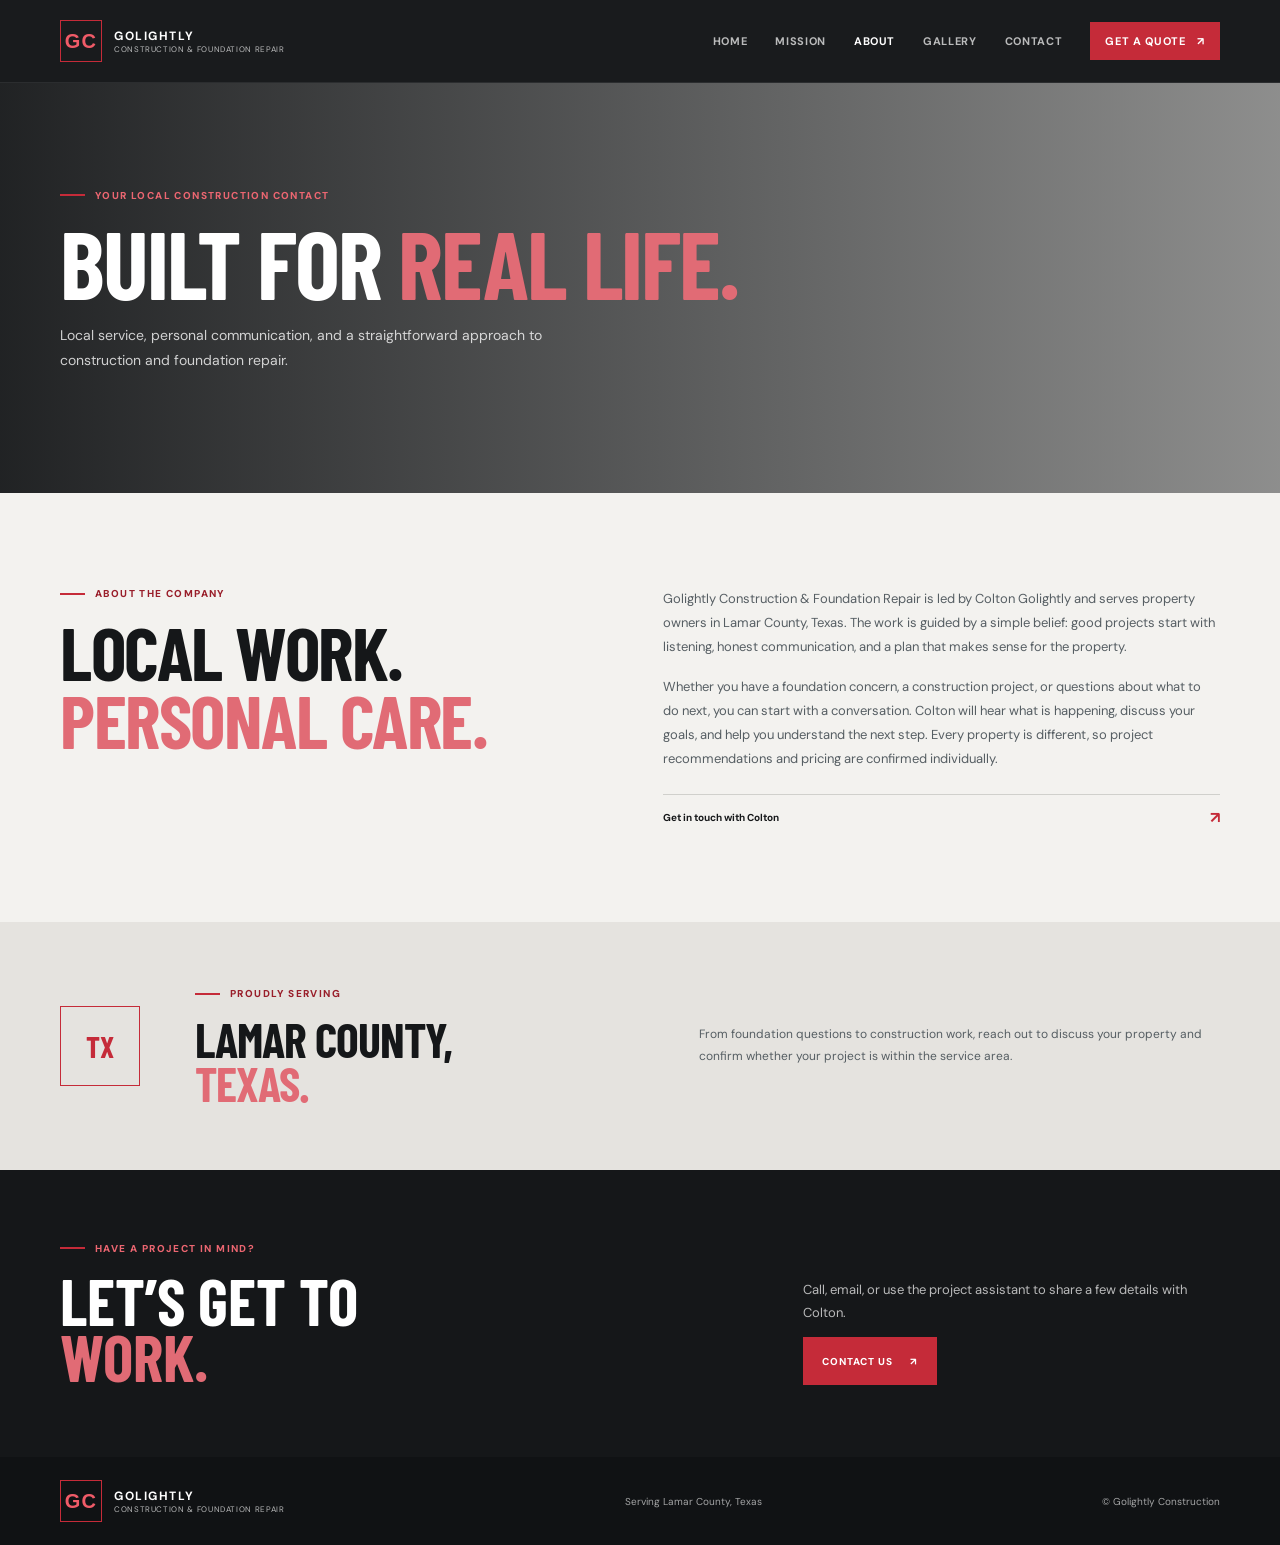
==== commit 7cec9cf2: "Replace the old site with the new Golightly Construction & Foundation Repair website and publish it " ====
--- a/about.html
+++ b/about.html
@@ -1,95 +1,77 @@
-<!DOCTYPE html>
+<!doctype html>
 <html lang="en">
   <head>
-    <meta charset="UTF-8" />
-    <meta name="viewport" content="width=device-width, initial-scale=1.0" />
-    <meta name="description" content="Learn about Colton Golightly and the construction and foundation repair company serving Lamar County, Texas." />
-    <meta name="theme-color" content="#0f1114" />
-    <title>About | Golightly Construction & Foundation Repair</title>
-    <link rel="preconnect" href="https://fonts.googleapis.com" />
-    <link rel="preconnect" href="https://fonts.gstatic.com" crossorigin />
-    <link href="https://fonts.googleapis.com/css2?family=Barlow+Condensed:wght@500;600;700;800&family=Inter:wght@400;500;600;700;800&display=swap" rel="stylesheet" />
-    <link rel="stylesheet" href="styles.css" />
+    <meta charset="utf-8">
+    <meta name="viewport" content="width=device-width, initial-scale=1">
+    <meta name="theme-color" content="#121417">
+    <meta name="description" content="Meet Colton Golightly and learn about Golightly Construction & Foundation Repair in Lamar County, Texas.">
+    <title>About | Golightly Construction &amp; Foundation Repair</title>
+    <link rel="preconnect" href="https://fonts.googleapis.com">
+    <link rel="preconnect" href="https://fonts.gstatic.com" crossorigin>
+    <link href="https://fonts.googleapis.com/css2?family=Barlow+Condensed:wght@500;600;700;800&family=DM+Sans:wght@400;500;600;700&display=swap" rel="stylesheet">
+    <link rel="stylesheet" href="styles.css">
     <script src="script.js" defer></script>
   </head>
-  <body data-page="about">
+  <body>
+    <a class="skip-link" href="#main">Skip to content</a>
+
     <header class="site-header">
       <div class="container nav-wrap">
-        <a href="index.html" class="brand" aria-label="Golightly Construction home">
+        <a class="brand" href="index.html" aria-label="Golightly Construction home">
           <span class="brand-mark">GC</span>
-          <span class="brand-copy">
-            <strong>Golightly</strong>
-            <small>Construction & Foundation Repair</small>
-          </span>
+          <span class="brand-copy"><strong>Golightly</strong><small>Construction &amp; Foundation Repair</small></span>
         </a>
-
-        <button class="nav-toggle" type="button" aria-label="Open navigation" aria-expanded="false">
-          <span></span><span></span><span></span>
-        </button>
-
-        <nav class="main-nav" aria-label="Main navigation">
-          <a href="index.html">Home</a>
-          <a href="mission.html">Mission</a>
-          <a href="about.html" class="active">About</a>
-          <a href="gallery.html">Gallery</a>
-          <a href="contact.html">Contact</a>
-          <a href="quote.html" class="nav-cta">Get a Quote</a>
+        <button class="nav-toggle" type="button" aria-expanded="false" aria-controls="main-nav" aria-label="Open navigation"><span></span><span></span><span></span></button>
+        <nav class="main-nav" id="main-nav" aria-label="Main navigation">
+          <a href="index.html">Home</a><a href="mission.html">Mission</a><a href="about.html" aria-current="page">About</a><a href="gallery.html">Gallery</a><a href="contact.html">Contact</a><a class="nav-cta" href="quote.html">Get a Quote <span aria-hidden="true">↗</span></a>
         </nav>
       </div>
     </header>
 
-    <main>
+    <main id="main">
       <section class="page-hero about-hero">
-        <div class="page-hero-overlay"></div>
-        <div class="container hero-inner page-inner">
-          <div class="hero-copy">
-            <p class="eyebrow">About the Company</p>
-            <h1>Built by <span>experience</span>, guided by values.</h1>
-            <p class="lead">Golightly Construction & Foundation Repair is led by Colton Golightly, who takes pride in doing the right work the right way for local families and property owners.</p>
+        <div class="page-shade"></div>
+        <div class="container page-hero-content">
+          <p class="eyebrow">Your local construction contact</p>
+          <h1>Built for <em>real life.</em></h1>
+          <p>Local service, personal communication, and a straightforward approach to construction and foundation repair.</p>
+        </div>
+      </section>
+
+      <section class="section about-section">
+        <div class="container about-grid">
+          <div>
+            <p class="eyebrow eyebrow-dark">About the company</p>
+            <h2>Local work.<br><em>Personal care.</em></h2>
+          </div>
+          <div class="about-copy">
+            <p>Golightly Construction &amp; Foundation Repair is led by Colton Golightly and serves property owners in Lamar County, Texas. The work is guided by a simple belief: good projects start with listening, honest communication, and a plan that makes sense for the property.</p>
+            <p>Whether you have a foundation concern, a construction project, or questions about what to do next, you can start with a conversation. Colton will hear what is happening, discuss your goals, and help you understand the next step. Every property is different, so project recommendations and pricing are confirmed individually.</p>
+            <a class="arrow-link" href="contact.html">Get in touch with Colton <span aria-hidden="true">↗</span></a>
           </div>
         </div>
       </section>
 
-      <section class="section inner-page">
-        <div class="container about-layout">
-          <div class="section-head left-head">
-            <p class="eyebrow eyebrow-dark">Who We Are</p>
-            <h2>For people who need dependable work and clear answers.</h2>
+      <section class="service-area">
+        <div class="container area-grid">
+          <div class="area-mark">TX</div>
+          <div>
+            <p class="eyebrow eyebrow-dark">Proudly serving</p>
+            <h2>Lamar County,<br><em>Texas.</em></h2>
           </div>
-
-          <div class="about-copy">
-            <p>
-              Colton Golightly started this company with a simple idea: people deserve a contractor who is straightforward, respectful, and focused on lasting results. Whether the job is foundation repair, construction work, or a practical improvement, the goal is the same—to solve the issue without unnecessary confusion or wasted time.
-            </p>
-            <p>
-              Serving Lamar County, Texas, the business is built around honesty, practical problem-solving, and a commitment to showing up ready to do the work right. Every project is treated as a responsibility, and every conversation is an opportunity to understand what matters most to the customer.
-            </p>
-          </div>
+          <p>From foundation questions to construction work, reach out to discuss your property and confirm whether your project is within the service area.</p>
         </div>
       </section>
 
-      <section class="service-area-band">
-        <div class="container service-area-grid">
-          <div class="area-mark">TX</div>
+      <section class="interior-cta">
+        <div class="container interior-cta-inner">
           <div>
-            <p class="eyebrow">Serving</p>
-            <h2>Lamar County, <span>Texas</span></h2>
+            <p class="eyebrow">Have a project in mind?</p>
+            <h2>Let’s get to<br><em>work.</em></h2>
           </div>
-          <p>
-            From foundation concerns to general construction work, we proudly serve homeowners and property owners throughout the region with boots-on-the-ground care and practical solutions.
-          </p>
-        </div>
-      </section>
-
-      <section class="cta-strip dark-cta">
-        <div class="container cta-inner">
           <div>
-            <p class="eyebrow">Let’s Build</p>
-            <h2>Want to talk through your project?</h2>
-          </div>
-          <div class="cta-actions">
-            <a class="button button-primary" href="contact.html">Contact Us</a>
-            <a class="button button-secondary" href="quote.html">Get an Estimate</a>
+            <p>Call, email, or use the project assistant to share a few details with Colton.</p>
+            <a class="button button-red" href="contact.html">Contact us <span aria-hidden="true">↗</span></a>
           </div>
         </div>
       </section>
@@ -97,21 +79,9 @@
 
     <footer class="site-footer">
       <div class="container footer-inner">
-        <a href="index.html" class="brand footer-brand" aria-label="Golightly Construction home">
-          <span class="brand-mark">GC</span>
-          <span class="brand-copy">
-            <strong>Golightly</strong>
-            <small>Construction & Foundation Repair</small>
-          </span>
-        </a>
-        <div class="footer-meta">
-          <p>Colton Golightly</p>
-          <p>Lamar County, Texas</p>
-        </div>
-        <div class="footer-contact">
-          <a href="tel:+19032495512">903-249-5512</a>
-          <a href="mailto:Golightlybuilt@gmail.com">Golightlybuilt@gmail.com</a>
-        </div>
+        <a class="brand" href="index.html" aria-label="Golightly Construction home"><span class="brand-mark">GC</span><span class="brand-copy"><strong>Golightly</strong><small>Construction &amp; Foundation Repair</small></span></a>
+        <p>Serving Lamar County, Texas</p>
+        <p>© <span data-year></span> Golightly Construction</p>
       </div>
     </footer>
   </body>
--- a/styles.css
+++ b/styles.css
@@ -1,95 +1,296 @@
-<!DOCTYPE html>
-<html lang="en">
-  <head>
-    <meta charset="UTF-8" />
-    <meta name="viewport" content="width=device-width, initial-scale=1.0" />
-    <meta name="description" content="Use the AI quote assistant for Golightly Construction & Foundation Repair to estimate project costs for foundation repair and construction work in Lamar County, Texas." />
-    <meta name="theme-color" content="#0f1114" />
-    <title>AI Quote Assistant | Golightly Construction & Foundation Repair</title>
-    <link rel="preconnect" href="https://fonts.googleapis.com" />
-    <link rel="preconnect" href="https://fonts.gstatic.com" crossorigin />
-    <link href="https://fonts.googleapis.com/css2?family=Barlow+Condensed:wght@500;600;700;800&family=Inter:wght@400;500;600;700;800&display=swap" rel="stylesheet" />
-    <link rel="stylesheet" href="styles.css" />
-    <script src="script.js" defer></script>
-  </head>
-  <body data-page="quote">
-    <header class="site-header">
-      <div class="container nav-wrap">
-        <a href="index.html" class="brand" aria-label="Golightly Construction home">
-          <span class="brand-mark">GC</span>
-          <span class="brand-copy">
-            <strong>Golightly</strong>
-            <small>Construction & Foundation Repair</small>
-          </span>
-        </a>
-
-        <button class="nav-toggle" type="button" aria-label="Open navigation" aria-expanded="false">
-          <span></span><span></span><span></span>
-        </button>
-
-        <nav class="main-nav" aria-label="Main navigation">
-          <a href="index.html">Home</a>
-          <a href="mission.html">Mission</a>
-          <a href="about.html">About</a>
-          <a href="gallery.html">Gallery</a>
-          <a href="contact.html">Contact</a>
-          <a href="quote.html" class="nav-cta active">Get a Quote</a>
-        </nav>
-      </div>
-    </header>
-
-    <main>
-      <section class="quote-hero">
-        <div class="container quote-wrap">
-          <div class="quote-intro">
-            <p class="eyebrow">AI Estimate Assistant</p>
-            <h1>Quick quote. Real conversation.</h1>
-            <p>Tell us a little about your project and we’ll estimate a likely starting range for foundation repair or construction work in Lamar County.</p>
-          </div>
-
-          <div class="chat-card" aria-live="polite">
-            <div class="chat-header">
-              <div>
-                <p>Golightly AI</p>
-                <h2>Project quote assistant</h2>
-              </div>
-              <span class="status-dot">Online</span>
-            </div>
-
-            <div class="chat-body" id="chatBody">
-              <div class="message bot">
-                <p>Hello! I can help estimate a starting range for your project. What type of work do you need?</p>
-              </div>
-            </div>
-
-            <div class="chat-options" id="chatOptions">
-              <button type="button" class="chip" data-answer="Foundation repair">Foundation repair</button>
-              <button type="button" class="chip" data-answer="Construction work">Construction work</button>
-              <button type="button" class="chip" data-answer="Not sure yet">Not sure yet</button>
-            </div>
-          </div>
-        </div>
-      </section>
-    </main>
-
-    <footer class="site-footer">
-      <div class="container footer-inner">
-        <a href="index.html" class="brand footer-brand" aria-label="Golightly Construction home">
-          <span class="brand-mark">GC</span>
-          <span class="brand-copy">
-            <strong>Golightly</strong>
-            <small>Construction & Foundation Repair</small>
-          </span>
-        </a>
-        <div class="footer-meta">
-          <p>Colton Golightly</p>
-          <p>Lamar County, Texas</p>
-        </div>
-        <div class="footer-contact">
-          <a href="tel:+19032495512">903-249-5512</a>
-          <a href="mailto:Golightlybuilt@gmail.com">Golightlybuilt@gmail.com</a>
-        </div>
-      </div>
-    </footer>
-  </body>
-</html>
+/* Golightly Construction & Foundation Repair — red, charcoal, and black */
+:root {
+  color-scheme: light;
+  --ink: #151719;
+  --ink-2: #25292c;
+  --black: #101214;
+  --paper: #f3f2ef;
+  --paper-2: #e5e3df;
+  --red: #c52b39;
+  --red-dark: #991e2a;
+  --red-light: #e16b75;
+  --muted: #62696d;
+  --line: #d0d0cc;
+  --display: "Barlow Condensed", Impact, sans-serif;
+  --body: "DM Sans", Arial, sans-serif;
+  --container: min(1160px, calc(100% - 48px));
+}
+
+* { box-sizing: border-box; }
+html { scroll-behavior: smooth; }
+body { margin: 0; background: var(--paper); color: var(--ink); font-family: var(--body); -webkit-font-smoothing: antialiased; }
+a { color: inherit; }
+button, input, select, textarea { font: inherit; }
+::selection { background: var(--red); color: white; }
+.container { width: var(--container); margin: 0 auto; }
+.skip-link { position: absolute; z-index: 50; top: 10px; left: 10px; padding: 12px 16px; background: var(--red); color: white; transform: translateY(-150%); }
+.skip-link:focus { transform: translateY(0); }
+
+.site-header {
+  position: sticky;
+  top: 0;
+  z-index: 20;
+  background: rgba(16, 18, 20, 0.96);
+  border-bottom: 1px solid rgba(255,255,255,.08);
+  backdrop-filter: blur(12px);
+}
+.nav-wrap { min-height: 82px; display: flex; align-items: center; justify-content: space-between; gap: 24px; }
+.brand { display: inline-flex; align-items: center; gap: 12px; text-decoration: none; }
+.brand-mark {
+  display: grid;
+  place-items: center;
+  width: 42px; height: 42px;
+  border: 1px solid var(--red);
+  color: #f05b68;
+  font-family: var(--display);
+  font-size: 20px;
+  font-weight: 800;
+  letter-spacing: 0.06em;
+}
+.brand-copy { display: grid; gap: 3px; line-height: 1; }
+.brand-copy strong { font-size: 12px; letter-spacing: 0.13em; text-transform: uppercase; color: white; }
+.brand-copy small { color: rgba(255,255,255,.7); font-size: 8px; letter-spacing: 0.08em; text-transform: uppercase; }
+.main-nav { display: flex; align-items: center; gap: 28px; font-size: 11px; font-weight: 700; letter-spacing: 0.06em; text-transform: uppercase; }
+.main-nav a { color: rgba(255,255,255,.7); text-decoration: none; transition: color .18s ease; }
+.main-nav a:hover, .main-nav a[aria-current="page"] { color: white; }
+.nav-cta { padding: 12px 15px; background: var(--red); color: white !important; }
+.nav-cta span { padding-left: 8px; }
+.nav-toggle { display: none; }
+
+.hero {
+  position: relative;
+  min-height: min(750px, calc(100svh - 82px));
+  display: flex;
+  align-items: center;
+  overflow: hidden;
+  background: #17191b url("https://images.unsplash.com/photo-1504307651254-35680f356dfd?auto=format&fit=crop&w=2200&q=85") center 48% / cover no-repeat;
+  color: #fff;
+}
+.hero-shade {
+  position: absolute; inset: 0;
+  background: linear-gradient(90deg, rgba(13,15,17,.94), rgba(13,15,17,.72) 48%, rgba(13,15,17,.18)), linear-gradient(0deg, rgba(13,15,17,.5), transparent 40%);
+}
+.hero-inner { position: relative; z-index: 1; display: grid; grid-template-columns: 1fr .45fr; align-items: center; min-height: inherit; padding-block: 70px; }
+.hero-copy { max-width: 730px; }
+.eyebrow {
+  display: flex; align-items: center; gap: 10px; margin: 0 0 18px; color: #ec6671; font-size: 10px; font-weight: 800; letter-spacing: 0.14em; text-transform: uppercase;
+}
+.eyebrow:before { content: ""; width: 25px; height: 2px; background: var(--red); }
+.eyebrow-dark { color: var(--red-dark); }
+.hero h1, .page-hero h1, .quote-intro h1, .section-heading h2, .approach-copy h2, .mission-grid h2, .contact-intro h2, .about-grid h2, .area-grid h2 { margin: 0; font-family: var(--display); font-weight: 700; line-height: .85; letter-spacing: -0.02em; text-transform: uppercase; }
+.hero h1 { font-size: clamp(62px, 9vw, 116px); margin-bottom: 20px; }
+.hero h1 em, .page-hero h1 em, .quote-intro h1 em, .section-heading h2 em, .approach-copy h2 em, .mission-grid h2 em, .contact-intro h2 em, .about-grid h2 em, .area-grid h2 em { color: var(--red-light); font-style: normal; }
+.hero-lead { max-width: 560px; margin: 0; color: rgba(255,255,255,.78); font-size: 15px; line-height: 1.8; }
+.hero-actions { display: flex; align-items: center; flex-wrap: wrap; gap: 14px; margin-top: 27px; }
+.button { min-height: 48px; display: inline-flex; align-items: center; justify-content: center; gap: 18px; padding: 0 18px; border: 1px solid transparent; text-decoration: none; font-size: 10px; font-weight: 800; letter-spacing: .08em; text-transform: uppercase; transition: transform .18s ease, background .18s ease; }
+.button:hover { transform: translateY(-2px); }
+.button-red { background: var(--red); color: white; }
+.button-red:hover { background: #d73a49; }
+.button-outline { border-color: rgba(255,255,255,.45); background: transparent; color: white; }
+.button-dark { background: var(--ink); color: white; }
+.hero-note { margin-top: 18px; color: rgba(255,255,255,.55); font-size: 10px; letter-spacing: .08em; text-transform: uppercase; }
+.hero-stamp { justify-self: end; width: 190px; height: 190px; border: 1px solid rgba(255,255,255,.4); border-radius: 50%; display: flex; flex-direction: column; align-items: center; justify-content: center; gap: 8px; transform: rotate(8deg); color: white; text-align: center; }
+.hero-stamp span { font-size: 8px; font-weight: 700; letter-spacing: 0.15em; }
+.hero-stamp b { font-family: var(--display); font-size: 55px; line-height: 1; color: #f05b68; }
+.hero-bottom { position: absolute; right: 5vw; bottom: 25px; left: 5vw; display: flex; justify-content: space-between; color: rgba(255,255,255,.62); font-size: 9px; font-weight: 700; letter-spacing: 0.13em; }
+.section { padding: 94px 0; }
+.section-heading { display: grid; grid-template-columns: 1fr .7fr; align-items: end; column-gap: 9vw; margin-bottom: 42px; }
+.section-heading .eyebrow { grid-column: 1 / -1; }
+.section-heading h2 { margin: 0; font-family: var(--display); font-size: clamp(49px, 6vw, 78px); line-height: .9; text-transform: uppercase; }
+.section-heading > p:last-child { max-width: 370px; margin: 0; color: #62696d; font-size: 13px; line-height: 1.8; }
+.service-grid { display: grid; grid-template-columns: repeat(3, 1fr); gap: 18px; }
+.service-card { background: white; border: 1px solid #e1e0dc; }
+.service-image { height: 220px; background-position: center; background-size: cover; }
+.foundation-image { background-image: url("https://images.unsplash.com/photo-1590644365607-1c5aee4e9f09?auto=format&fit=crop&w=900&q=80"); }
+.construction-image { background-image: url("https://images.unsplash.com/photo-1541888946425-d81bb19240f5?auto=format&fit=crop&w=900&q=80"); }
+.site-image { background-image: url("https://images.unsplash.com/photo-1590725140246-20acdee442be?auto=format&fit=crop&w=900&q=80"); }
+.service-copy { padding: 23px; }
+.service-index { color: var(--red-dark); font-size: 9px; font-weight: 800; letter-spacing: 0.11em; }
+.service-copy h3 { margin: 17px 0 9px; font-family: var(--display); font-size: 31px; line-height: 1; text-transform: uppercase; }
+.service-copy p { min-height: 86px; margin: 0 0 18px; color: #5d6367; font-size: 12px; line-height: 1.75; }
+.arrow-link { display: flex; justify-content: space-between; align-items: center; gap: 12px; padding-top: 12px; border-top: 1px solid var(--line); color: var(--ink); font-size: 10px; font-weight: 700; text-decoration: none; }
+.arrow-link span { color: var(--red); font-size: 16px; }
+.mission-band { padding: 80px 0; background: var(--ink); color: white; }
+.mission-grid { display: grid; grid-template-columns: 1fr .7fr; align-items: end; gap: 9vw; }
+.mission-grid h2 { margin: 0; font-family: var(--display); font-size: clamp(52px, 6vw, 78px); line-height: 0.88; text-transform: uppercase; }
+.mission-grid > div:last-child p { color: rgba(255,255,255,.7); font-size: 13px; line-height: 1.8; }
+.light-link { color: #f17a83; font-size: 11px; font-weight: 700; text-decoration: none; }
+.light-link span { padding-left: 8px; }
+.approach { background: transparent; }
+.approach-grid { display: grid; grid-template-columns: .9fr 1fr; gap: 7vw; align-items: center; }
+.approach-photo { min-height: 520px; background: url("https://images.unsplash.com/photo-1590725140246-20acdee442be?auto=format&fit=crop&w=1200&q=85") center / cover no-repeat; }
+.approach-copy > p:not(.eyebrow) { max-width: 480px; color: #5d6367; font-size: 13px; line-height: 1.8; }
+.approach-copy h2 { margin: 0 0 20px; font-family: var(--display); font-size: clamp(52px, 5.2vw, 74px); line-height: .88; text-transform: uppercase; }
+.steps { list-style: none; margin: 28px 0 0; padding: 0; border-top: 1px solid var(--line); }
+.steps li { display: grid; grid-template-columns: 36px 1fr; gap: 10px; padding: 15px 0; border-bottom: 1px solid var(--line); }
+.steps li > span { color: var(--red); font-family: var(--display); font-size: 18px; }
+.steps strong { font-size: 12px; }
+.steps p { margin: 4px 0 0; color: #62696d; font-size: 11px; line-height: 1.6; }
+.gallery-preview { padding: 82px 0 88px; background: var(--paper-2); }
+.preview-head { display: flex; justify-content: space-between; align-items: end; gap: 25px; margin-bottom: 25px; }
+.preview-head h2 { margin: 0; font-family: var(--display); font-size: clamp(48px, 6vw, 72px); line-height: .9; text-transform: uppercase; }
+.preview-head > .arrow-link { min-width: 170px; }
+.preview-grid { display: grid; grid-template-columns: 1.15fr 1fr 1fr; gap: 12px; height: 290px; }
+.preview { position: relative; display: flex; align-items: end; overflow: hidden; color: white; text-decoration: none; background-position: center; background-size: cover; }
+.preview:before { position: absolute; inset: 35% 0 0; content: ""; background: linear-gradient(transparent, rgba(0,0,0,.75)); }
+.preview span { position: relative; padding: 17px; font-size: 11px; font-weight: 700; }
+.preview-a { background-image: url("https://images.unsplash.com/photo-1541888946425-d81bb19240f5?auto=format&fit=crop&w=900&q=80"); }
+.preview-b { background-image: url("https://images.unsplash.com/photo-1590644365607-1c5aee4e9f09?auto=format&fit=crop&w=900&q=80"); }
+.preview-c { background-image: url("https://images.unsplash.com/photo-1590725140246-20acdee442be?auto=format&fit=crop&w=900&q=80"); }
+.image-note { margin: 12px 0 0; color: #666; font-size: 10px; }
+.contact-cta { padding: 82px 0; background: var(--red); color: white; }
+.cta-grid { display: grid; grid-template-columns: 1fr .62fr; align-items: end; gap: 8vw; }
+.contact-cta .eyebrow:before { background: white; }
+.contact-cta h2 { margin: 0; font-family: var(--display); font-size: clamp(52px, 5vw, 74px); line-height: .9; text-transform: uppercase; }
+.contact-cta h2 em { color: #272a2c; font-style: normal; }
+.contact-cta > div:last-child > p { color: rgba(255,255,255,.83); font-size: 13px; line-height: 1.8; }
+address { display: grid; gap: 15px; margin-top: 20px; font-style: normal; }
+.contact-cta address > a:not(.button) { display: grid; gap: 4px; color: white; font-size: 14px; font-weight: 700; text-decoration: none; }
+.contact-cta address span { font-size: 9px; letter-spacing: .12em; }
+.contact-cta .button { justify-self: start; margin-top: 5px; }
+.site-footer { padding: 23px 0; background: #101214; color: rgba(255,255,255,.62); }
+.footer-inner { display: flex; justify-content: space-between; align-items: center; gap: 20px; }
+.footer-inner > p { margin: 0; font-size: 10px; }
+.footer-inner .brand-copy strong { color: white; }
+
+.page-hero { position: relative; min-height: 410px; display: flex; align-items: center; overflow: hidden; background-position: center; background-size: cover; color: white; }
+.page-shade { position: absolute; inset: 0; background: linear-gradient(90deg, rgba(12,14,16,.91), rgba(12,14,16,.44)); }
+.page-hero-content { position: relative; z-index: 1; padding: 55px 0; }
+.page-hero h1 { font-size: clamp(58px, 8vw, 95px); font-family: var(--display); line-height: .9; letter-spacing: -.02em; text-transform: uppercase; margin: 0 0 18px; }
+.page-hero h1 em { color: var(--red-light); font-style: normal; }
+.page-hero-content > p:last-child { max-width: 500px; color: rgba(255,255,255,.78); font-size: 14px; line-height: 1.8; }
+.statement-section h2 { max-width: 1000px; margin: 42px 0 58px; font-family: var(--display); font-size: clamp(34px, 5vw, 62px); line-height: 1.05; text-transform: uppercase; }
+.values-grid { display: grid; grid-template-columns: repeat(3, 1fr); gap: 24px; border-top: 1px solid var(--line); }
+.values-grid article { padding-top: 18px; }
+.values-grid article > span { color: var(--red-dark); font-size: 9px; font-weight: 800; letter-spacing: 0.12em; }
+.values-grid h3 { margin: 15px 0 8px; font-family: var(--display); font-size: 28px; text-transform: uppercase; }
+.values-grid p { max-width: 300px; color: #5d6367; font-size: 12px; line-height: 1.75; }
+.interior-cta { padding: 72px 0; background: var(--ink); color: white; }
+.interior-cta-inner { display: grid; grid-template-columns: 1fr .65fr; align-items: end; gap: 8vw; }
+.interior-cta h2 { margin: 0; font-family: var(--display); font-size: clamp(52px, 5vw, 76px); line-height: .88; text-transform: uppercase; }
+.interior-cta h2 em { color: var(--red-light); font-style: normal; }
+.interior-cta-inner > div:last-child > p { color: rgba(255,255,255,.7); font-size: 13px; line-height: 1.8; }
+.about-grid { display: grid; grid-template-columns: .9fr 1fr; gap: 8vw; }
+.about-grid h2 { margin: 0; font-family: var(--display); font-size: clamp(50px, 6vw, 75px); line-height: .9; text-transform: uppercase; }
+.about-copy p { margin: 0 0 16px; color: #565e63; font-size: 13px; line-height: 1.85; }
+.about-copy .arrow-link { margin-top: 23px; }
+.service-area { padding: 65px 0; background: var(--paper-2); }
+.area-grid { display: grid; grid-template-columns: 100px .9fr 1fr; align-items: center; gap: 35px; }
+.area-mark { display: grid; place-items: center; width: 80px; height: 80px; border: 1px solid var(--red); color: var(--red); font-family: var(--display); font-size: 30px; font-weight: 700; }
+.area-grid h2 { margin: 0; font-family: var(--display); font-size: 48px; line-height: .9; text-transform: uppercase; }
+.area-grid > p { margin: 0; color: #565e63; font-size: 12px; line-height: 1.8; }
+.gallery-section .section-heading { display: block; max-width: 650px; }
+.gallery-section .section-heading h2 { margin-bottom: 14px; }
+.gallery-grid { display: grid; grid-template-columns: 1.1fr .9fr; gap: 25px 18px; }
+.gallery-item { margin: 0; }
+.gallery-large .gallery-photo { min-height: 370px; }
+.gallery-photo { min-height: 270px; background-position: center; background-size: cover; }
+.gallery-one { background-image: url("https://images.unsplash.com/photo-1541888946425-d81bb19240f5?auto=format&fit=crop&w=1300&q=85"); }
+.gallery-two { background-image: url("https://images.unsplash.com/photo-1590644365607-1c5aee4e9f09?auto=format&fit=crop&w=900&q=85"); }
+.gallery-three { background-image: url("https://images.unsplash.com/photo-1504307651254-35680f356dfd?auto=format&fit=crop&w=900&q=85"); }
+.gallery-four { min-height: 330px; background-image: url("https://images.unsplash.com/photo-1590725140246-20acdee442be?auto=format&fit=crop&w=1500&q=85"); }
+.gallery-wide { grid-column: 1 / -1; }
+.gallery-item figcaption { padding-top: 11px; color: #50585d; font-size: 10px; font-weight: 700; letter-spacing: .08em; text-transform: uppercase; }
+.gallery-item figcaption span { padding-right: 10px; color: var(--red); }
+.contact-layout { display: grid; grid-template-columns: .8fr 1fr; align-items: start; gap: 8vw; }
+.contact-intro h2 { margin: 0 0 20px; font-family: var(--display); font-size: clamp(52px, 6vw, 78px); line-height: .87; text-transform: uppercase; }
+.contact-intro > p:not(.eyebrow) { max-width: 420px; color: #596166; font-size: 13px; line-height: 1.8; }
+.contact-details { display: grid; gap: 18px; margin-top: 27px; font-style: normal; }
+.contact-details a { color: var(--ink); text-decoration: none; }
+.contact-details span, .contact-details p span { color: #6e7477; font-size: 9px; font-weight: 700; letter-spacing: .1em; }
+.contact-details p { display: grid; gap: 5px; margin: 0; font-size: 13px; }
+.contact-form { display: grid; gap: 10px; padding: 27px; background: white; border: 1px solid #deddd9; }
+.contact-form h2 { margin: 0; font-family: var(--display); font-size: 30px; text-transform: uppercase; }
+.contact-form > p { margin: 0 0 7px; color: #646b6f; font-size: 11px; line-height: 1.6; }
+.contact-form label { margin-top: 4px; font-size: 10px; font-weight: 700; }
+.contact-form input, .contact-form select, .contact-form textarea { width: 100%; min-height: 43px; padding: 10px 11px; border: 1px solid #c9c9c6; background: #fff; color: var(--ink); }
+.contact-form textarea { min-height: 120px; resize: vertical; }
+.contact-form input:focus, .contact-form select:focus, .contact-form textarea:focus { outline: 2px solid var(--red); outline-offset: 1px; }
+.contact-form .button { justify-self: start; margin-top: 8px; }
+.form-status { min-height: 18px; margin: 0; color: var(--red-dark); font-size: 11px; }
+.quote-page { min-height: calc(100vh - 82px); padding: 75px 0 95px; background: radial-gradient(ellipse at 10% 10%, #2b1b1e, transparent 35%), linear-gradient(135deg, #111416, #1b1f22); color: white; }
+.quote-layout { display: grid; grid-template-columns: .7fr 1fr; align-items: start; gap: 7vw; }
+.quote-intro { position: sticky; top: 130px; }
+.quote-intro h1 { font-size: clamp(54px, 7vw, 88px); margin-bottom: 16px; }
+.quote-intro > p:not(.eyebrow) { max-width: 430px; color: rgba(255,255,255,.74); font-size: 14px; line-height: 1.8; }
+.quote-disclaimer { margin-top: 34px; padding: 18px; border-left: 2px solid var(--red); background: rgba(255,255,255,.04); }
+.quote-disclaimer strong { font-size: 11px; }
+.quote-disclaimer p { margin: 6px 0 0; color: rgba(255,255,255,.66); font-size: 10px; line-height: 1.7; }
+.phone-link { display: inline-block; margin-top: 22px; color: #f0848d; font-size: 11px; text-decoration: none; }
+.chat-card { overflow: hidden; background: #1a1e21; border: 1px solid rgba(255,255,255,.1); box-shadow: 0 25px 65px rgba(0,0,0,.24); }
+.chat-top { display: flex; justify-content: space-between; align-items: center; padding: 17px 20px; border-bottom: 1px solid rgba(255,255,255,.1); }
+.chat-top > div { display: flex; align-items: center; gap: 10px; }
+.chat-top p { margin: 0; font-size: 11px; font-weight: 700; }
+.assistant-dot { width: 9px; height: 9px; border-radius: 50%; background: #76c791; box-shadow: 0 0 0 4px rgba(118,199,145,.13); }
+.reset-chat { border: 0; background: transparent; color: #e78189; font-size: 10px; text-decoration: underline; cursor: pointer; }
+.chat-messages { height: 300px; overflow: auto; padding: 18px; }
+.chat-message { display: flex; margin-bottom: 12px; }
+.chat-message p { max-width: 88%; margin: 0; padding: 11px 13px; border: 1px solid rgba(255,255,255,.08); background: #24292c; color: #f4f3f1; font-size: 11px; line-height: 1.65; }
+.chat-message.user { justify-content: flex-end; }
+.chat-message.user p { background: var(--red); border-color: var(--red); }
+.chat-choices { display: flex; flex-wrap: wrap; gap: 8px; padding: 0 18px 18px; }
+.chat-choice { padding: 9px 12px; border: 1px solid rgba(255,255,255,.19); border-radius: 2px; background: transparent; color: white; font-size: 10px; cursor: pointer; }
+.chat-choice:hover { border-color: var(--red); background: rgba(197,43,57,.16); }
+.lead-form { margin: 0 18px 18px; background: #f3f2ef; color: var(--ink); padding: 18px; }
+.lead-form[hidden] { display: none; }
+.lead-form h2 { margin: 0; font-family: var(--display); font-size: 30px; text-transform: uppercase; }
+.lead-form p { margin: 0 0 8px; color: #646b6f; font-size: 11px; line-height: 1.6; }
+.lead-form label { display: block; margin-top: 10px; font-size: 10px; font-weight: 700; }
+.lead-form input, .lead-form textarea { width: 100%; min-height: 43px; padding: 10px 11px; border: 1px solid #c9c9c6; background: white; color: var(--ink); }
+.lead-form textarea { min-height: 90px; resize: vertical; }
+.lead-form input:focus, .lead-form textarea:focus { outline: 2px solid var(--red); outline-offset: 1px; }
+.lead-form .button { width: fit-content; margin-top: 10px; }
+
+@media (max-width: 900px) {
+  .hero-inner, .quote-layout, .approach-grid, .contact-layout, .cta-grid, .mission-grid, .about-grid, .interior-cta-inner, .area-grid, .service-area-grid { grid-template-columns: 1fr; }
+  .service-grid, .values-grid { grid-template-columns: 1fr; }
+  .space { display: none; }
+  .quote-intro { position: static; }
+}
+
+@media (max-width: 680px) {
+  .container { width: min(100% - 34px, 560px); }
+  .nav-wrap { min-height: 70px; }
+  .brand-copy strong { font-size: 10px; }
+  .brand-copy small { display: none; }
+  .nav-toggle { display: flex; flex-direction: column; justify-content: center; width: 42px; height: 42px; border: 1px solid rgba(255,255,255,.4); background: transparent; }
+  .nav-toggle span { display: block; width: 17px; height: 1px; background: white; margin: 4px auto; }
+  .main-nav { position: absolute; top: 69px; left: 17px; right: 17px; display: none; flex-direction: column; align-items: stretch; gap: 0; padding: 10px 18px 18px; background: #101214; border: 1px solid rgba(255,255,255,.08); }
+  .main-nav.is-open { display: flex; }
+  .main-nav a { padding: 13px 0; }
+  .main-nav .nav-cta { margin-top: 8px; }
+  .hero { min-height: 640px; }
+  .hero-inner { padding: 75px 0 90px; }
+  .hero-stamp { display: none; }
+  .hero h1 { font-size: clamp(58px, 15vw, 86px); }
+  .hero-actions { flex-direction: column; align-items: stretch; }
+  .button { width: 100%; }
+  .section-heading { display: block; }
+  .section-heading h2 { font-size: 56px; }
+  .service-grid { grid-template-columns: 1fr; }
+  .mission-grid h2, .contact-cta h2, .interior-cta h2, .page-hero h1, .quote-intro h1 { font-size: 58px; }
+  .approach-photo { min-height: 280px; }
+  .preview-head { align-items: flex-start; flex-direction: column; }
+  .preview-grid { grid-template-columns: 1fr 1fr; height: auto; }
+  .preview-a { grid-column: 1 / -1; }
+  .footer-inner { flex-direction: column; align-items: flex-start; }
+  .page-hero { min-height: 370px; }
+  .page-hero-content { padding: 45px 0; }
+  .statement-section h2 { margin: 32px 0 45px; font-size: 38px; }
+  .values-grid { grid-template-columns: 1fr; gap: 0; }
+  .values-grid article { padding: 18px 0; border-top: 1px solid var(--line); }
+  .area-grid { grid-template-columns: 60px 1fr; gap: 18px; }
+  .area-mark { width: 55px; height: 55px; font-size: 23px; }
+  .area-grid h2 { font-size: 39px; }
+  .gallery-grid { grid-template-columns: 1fr; }
+  .gallery-wide, .gallery-large { grid-column: auto; }
+  .contact-intro h2 { font-size: 62px; }
+  .quote-page { padding: 55px 0 70px; }
+  .quote-intro { position: static; }
+  .chat-messages { height: 280px; }
+}
+
+@media (prefers-reduced-motion: reduce) {
+  html { scroll-behavior: auto; }
+  *, *::before, *::after { transition: none !important; animation: none !important; }
+}
